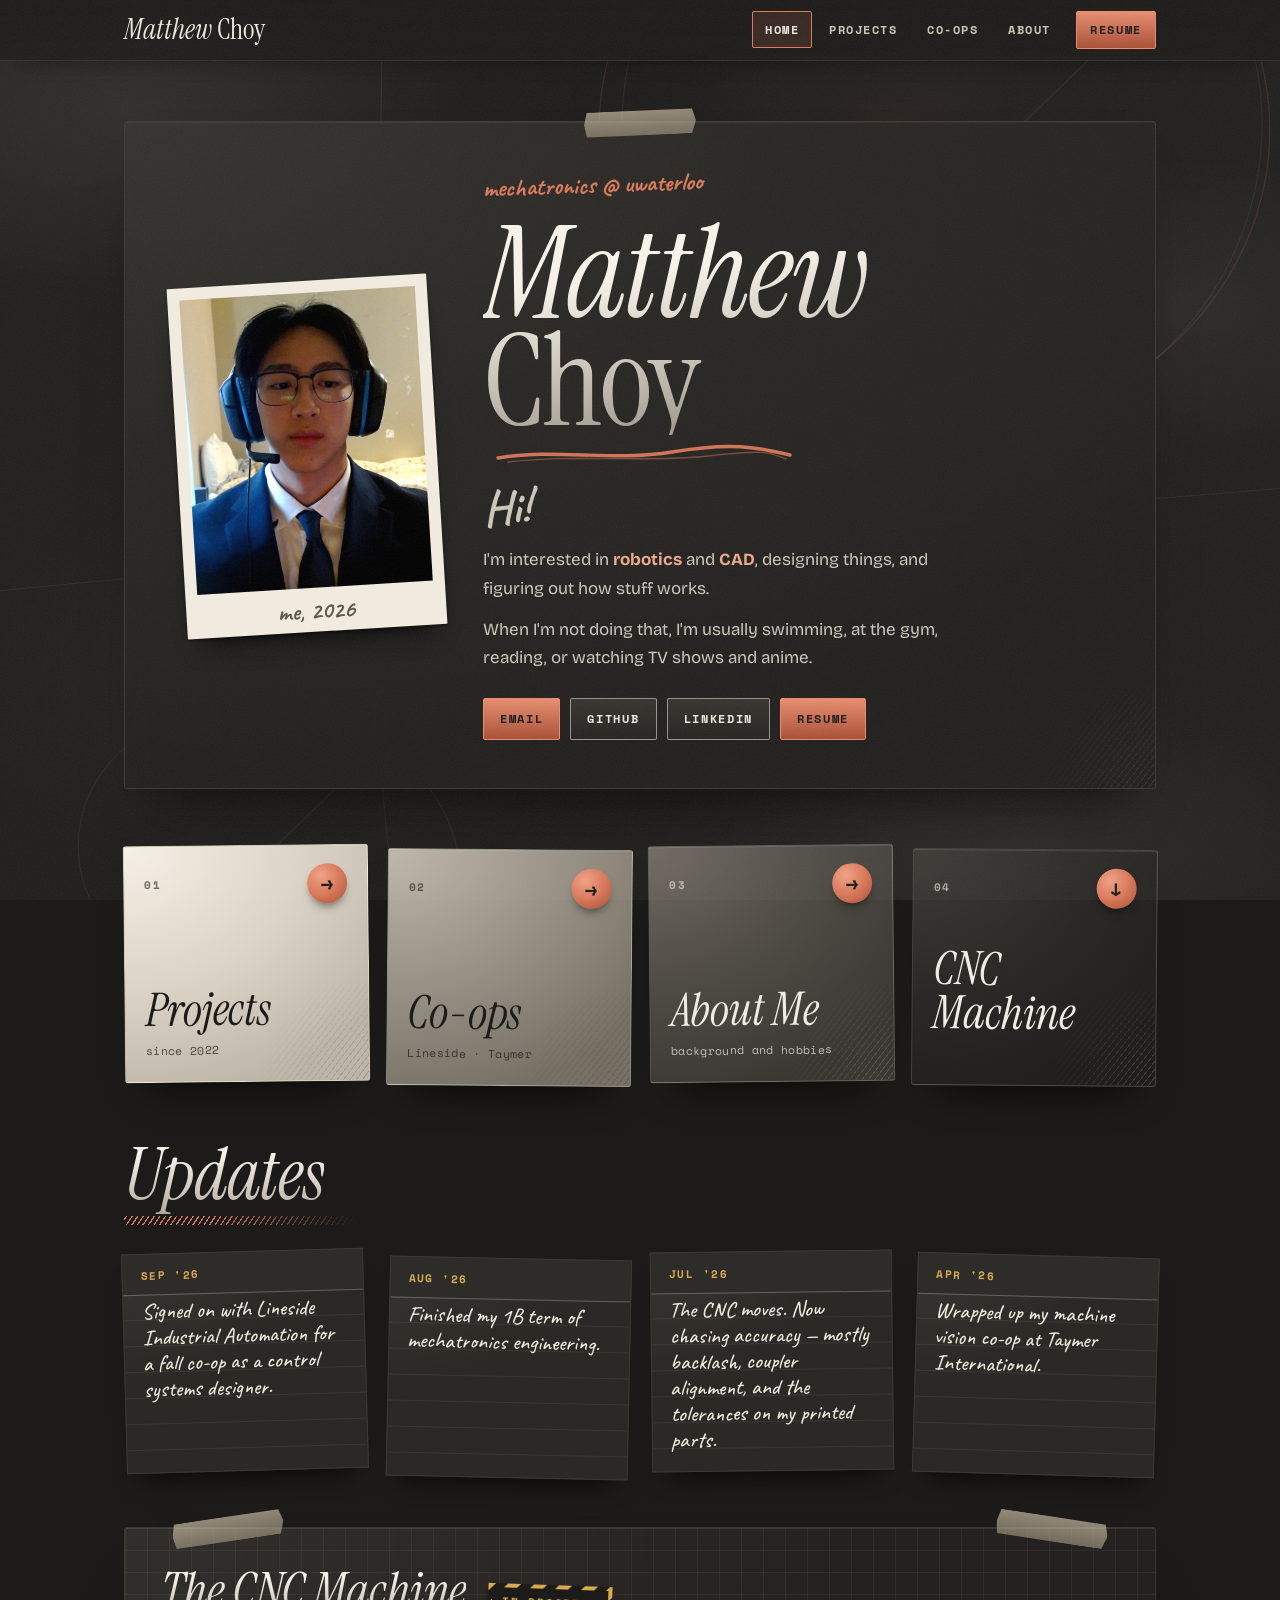
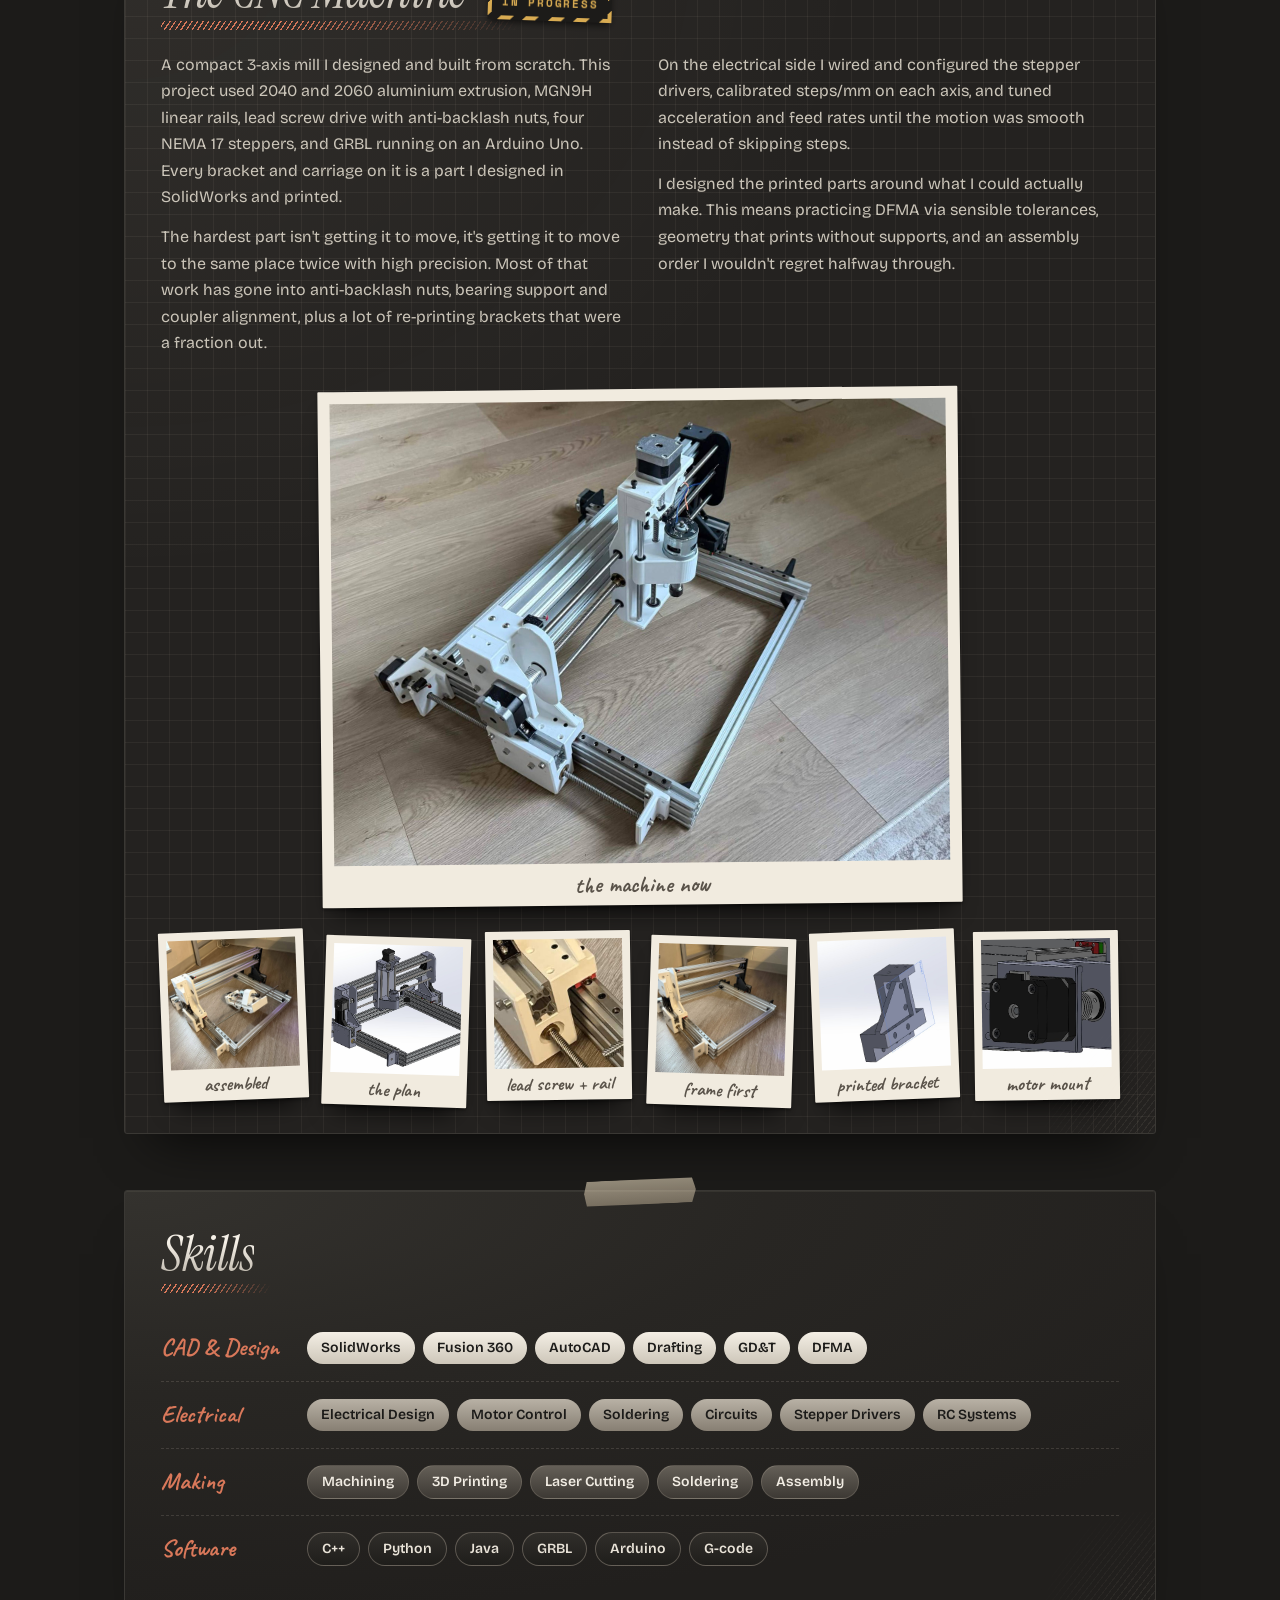
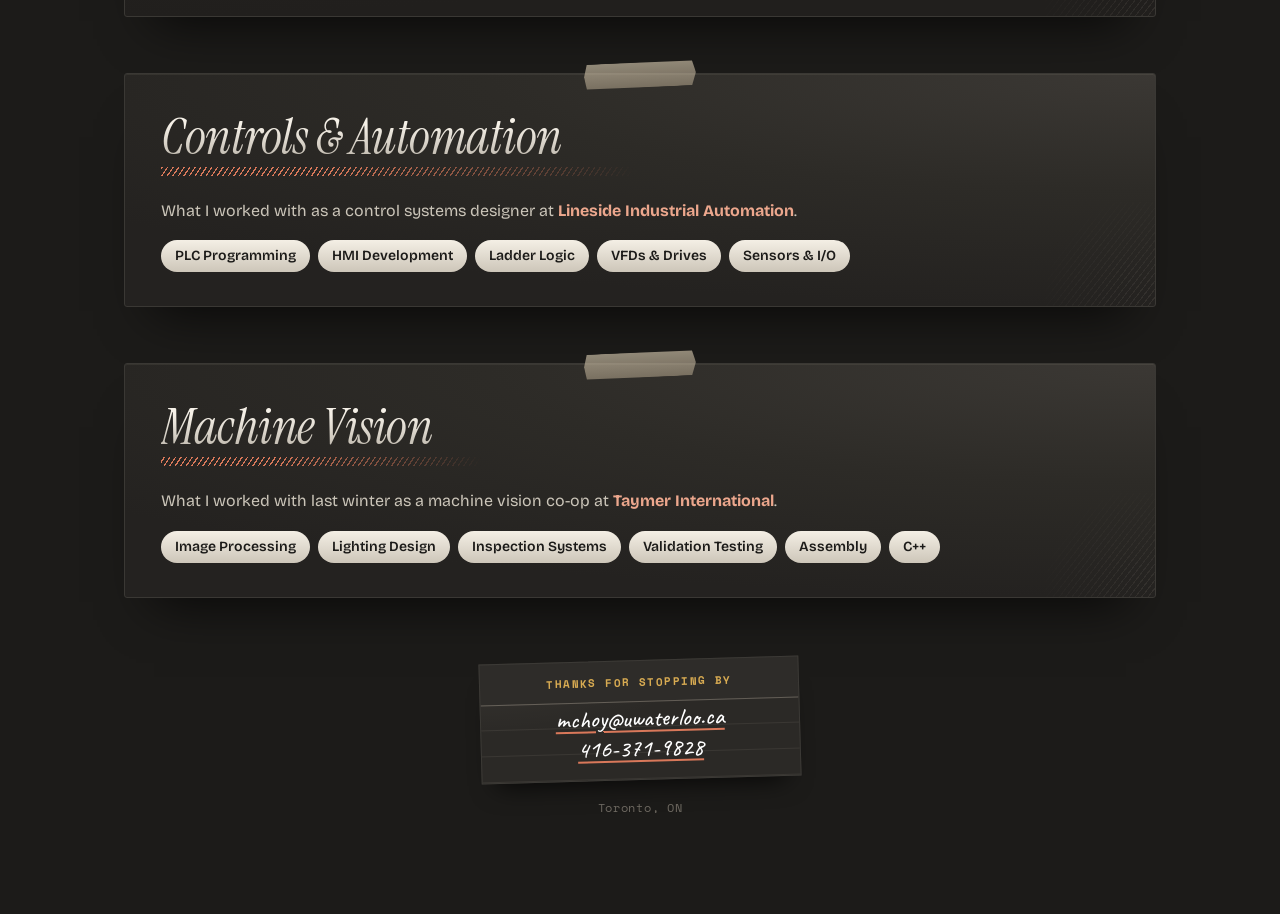
==== index.html @ b1889ae5 "Personal portfolio site Static HTML/CSS/JS, no build step. Four pages: home (updates, CNC machine, s" ====
<!DOCTYPE html>
<html lang="en">
<head>
<meta charset="utf-8">
<meta name="viewport" content="width=device-width, initial-scale=1">
<title>Matthew Choy</title>
<meta name="description" content="Matthew Choy — mechatronics engineering at the University of Waterloo. CNC machines, robots, and the firmware in between.">
<meta name="author" content="Matthew Choy">
<meta property="og:title" content="Matthew Choy">
<meta property="og:description" content="Mechatronics engineering at Waterloo. Currently building a 3-axis CNC machine.">
<meta property="og:image" content="assets/cnc-build-full.jpg">
<meta property="og:type" content="website">
<meta name="theme-color" content="#1c1b19">

<link rel="preconnect" href="https://fonts.googleapis.com">
<link rel="preconnect" href="https://fonts.gstatic.com" crossorigin>
<link href="https://fonts.googleapis.com/css2?family=Bricolage+Grotesque:opsz,wght@12..96,400;12..96,600;12..96,800&family=Instrument+Serif:ital@0;1&family=Caveat:wght@500;700&family=Space+Mono:wght@400;700&display=swap" rel="stylesheet">
<link rel="stylesheet" href="styles.css?v=39">
<link rel="icon" href="data:image/svg+xml,<svg xmlns='http://www.w3.org/2000/svg' viewBox='0 0 32 32'><defs><radialGradient id='g' cx='.35' cy='.3' r='.75'><stop offset='0' stop-color='%23fff'/><stop offset='.5' stop-color='%23888'/><stop offset='1' stop-color='%23111'/></radialGradient></defs><circle cx='16' cy='16' r='13' fill='url(%23g)'/></svg>">
</head>

<body>
<svg class="gesture" viewBox="0 0 1000 1000" preserveAspectRatio="xMidYMid slice" aria-hidden="true">
  <ellipse class="g-acc" cx="730" cy="250" rx="262" ry="238"/>
  <ellipse cx="736" cy="246" rx="250" ry="246" transform="rotate(-4 736 246)"/>
  <path d="M60 960 L980 70"/>
  <path d="M0 610 C 300 580, 640 560, 1000 530"/>
  <path d="M290 0 C 320 300, 250 700, 340 1000"/>
  <ellipse cx="210" cy="820" rx="150" ry="120" transform="rotate(12 210 820)"/>
</svg>

<!-- ============================================================ TOP NAV -->
<header class="topnav">
  <div class="topnav__in">
    <a class="topnav__name" href="index.html"><span class="it">Matthew</span> Choy</a>
    <nav class="topnav__links" aria-label="Pages">
      <a href="index.html" aria-current="page">home</a>
      <a href="projects.html">projects</a>
      <a href="coops.html">co-ops</a>
      <a href="about.html">about</a>
      <a class="btn btn--ink" href="resume.pdf" target="_blank" rel="noopener">resume</a>
    </nav>
  </div>
</header>

<main class="book">

  <!-- ============================================================= HEADER -->
  <header class="sheet sign">
    <span class="tape" aria-hidden="true"></span>


    <a class="photo photo--me" href="assets/matthew.jpg?v=2" data-lb="me">
      <img src="assets/matthew.jpg?v=2" alt="Matthew Choy">
      <span class="cap">me, 2026</span>
    </a>

    <div class="sign__txt">
      <p class="pencil">mechatronics @ uwaterloo</p>
      <h1><span class="it">Matthew</span><br>Choy</h1>
      <svg class="stroke" viewBox="0 0 300 26" aria-hidden="true"><path class="s1" d="M4 17 C 60 7, 118 21, 178 11 S 262 6, 296 14"/><path class="s2" d="M14 21 C 80 13, 150 22, 214 15 S 276 12, 292 18"/></svg>
      <p class="hi">Hi!</p>
      <p class="sign__sub">I'm interested in <b>robotics</b> and <b>CAD</b>, designing
         things, and figuring out how stuff works.</p>
      <p class="sign__sub">When I'm not doing that, I'm usually swimming, at the gym,
         reading, or watching TV shows and anime.</p>
      <div class="btns">
        <a class="btn btn--ink" href="mailto:mchoy@uwaterloo.ca">email</a>
        <a class="btn" href="https://github.com/emiyae" target="_blank" rel="noopener">github</a>
        <a class="btn" href="https://linkedin.com/in/matthewwychoy" target="_blank" rel="noopener">linkedin</a>
        <a class="btn btn--ink" href="resume.pdf" target="_blank" rel="noopener">resume</a>
      </div>
    </div>
  </header>

  <!-- ======================================================= PAGE BUTTONS -->
  <nav class="tiles" aria-label="Pages">
    <a class="tile tile--1" href="projects.html">
      <span class="tile__top"><span class="tile__no">01</span><span class="tile__arrow" aria-hidden="true">→</span></span>
      <span><span class="tile__title">Projects</span><span class="tile__sub">since 2022</span></span>
    </a>
    <a class="tile tile--2" href="coops.html">
      <span class="tile__top"><span class="tile__no">02</span><span class="tile__arrow" aria-hidden="true">→</span></span>
      <span><span class="tile__title">Co-ops</span><span class="tile__sub">Lineside · Taymer</span></span>
    </a>
    <a class="tile tile--3" href="about.html">
      <span class="tile__top"><span class="tile__no">03</span><span class="tile__arrow" aria-hidden="true">→</span></span>
      <span><span class="tile__title">About Me</span><span class="tile__sub">background and hobbies</span></span>
    </a>
    <a class="tile tile--4" href="#cnc">
      <span class="tile__top"><span class="tile__no">04</span><span class="tile__arrow tile__arrow--down" aria-hidden="true">↓</span></span>
      <span><span class="tile__title">CNC Machine</span><span class="tile__sub" aria-hidden="true">&nbsp;</span></span>
    </a>
  </nav>

  <!-- ============================================================ UPDATES -->
  <section id="updates">
    <h2 class="sec-h">Updates</h2>
    <div class="idxs">
      <div class="idx">
        <span class="idx__when">sep '26</span>
        <p>Signed on with Lineside Industrial Automation for a fall co-op as a control
           systems designer.</p>
      </div>
      <div class="idx">
        <span class="idx__when">aug '26</span>
        <p>Finished my 1B term of mechatronics engineering.</p>
      </div>
      <div class="idx">
        <span class="idx__when">jul '26</span>
        <p>The CNC moves. Now chasing accuracy — mostly backlash, coupler alignment,
           and the tolerances on my printed parts.</p>
      </div>
      <div class="idx">
        <span class="idx__when">apr '26</span>
        <p>Wrapped up my machine vision co-op at Taymer International.</p>
      </div>
    </div>
  </section>

  <!-- ================================================================ CNC -->
  <section class="sheet sheet--grid" id="cnc">
    <span class="tape tape--l" aria-hidden="true"></span>
    <span class="tape tape--r" aria-hidden="true"></span>

    <div class="cnc__head">
      <h2 class="sec-h">The CNC Machine</h2>
      <span class="stripes"><span>in progress</span></span>
    </div>

    <div class="cols">
      <div>
        <p>A compact 3-axis mill I designed and built from scratch. This project used
           2040 and 2060 aluminium extrusion, MGN9H linear rails, lead screw drive with
           anti-backlash nuts, four NEMA 17 steppers, and GRBL running on an Arduino Uno.
           Every bracket and carriage on it is a part I designed in SolidWorks and printed.</p>
        <p>The hardest part isn't getting it to move, it's getting it to move to the same
           place twice with high precision. Most of that work has gone into anti-backlash
           nuts, bearing support and coupler alignment, plus a lot of re-printing brackets
           that were a fraction out.</p>
      </div>
      <div>
        <p>On the electrical side I wired and configured the stepper drivers, calibrated
           steps/mm on each axis, and tuned acceleration and feed rates until the motion
           was smooth instead of skipping steps.</p>
        <p>I designed the printed parts around what I could actually make. This means
           practicing DFMA via sensible tolerances, geometry that prints without supports,
           and an assembly order I wouldn't regret halfway through.</p>
      </div>
    </div>

    <a class="photo photo--lead" href="assets/cnc-build-now.jpg" data-lb="the machine as it stands now">
      <img src="assets/cnc-build-now.jpg" alt="The CNC machine, fully assembled" loading="lazy">
      <span class="cap">the machine now</span></a>

    <div class="photo-grid">
      <a class="photo" href="assets/cnc-build-full.jpg" data-lb="the machine, assembled">
        <img src="assets/cnc-build-full.jpg" alt="The assembled CNC machine" loading="lazy">
        <span class="cap">assembled</span></a>
      <a class="photo" href="assets/cnc-cad-assembly.jpg" data-lb="SolidWorks assembly">
        <img src="assets/cnc-cad-assembly.jpg" alt="SolidWorks assembly" loading="lazy">
        <span class="cap">the plan</span></a>
      <a class="photo" href="assets/cnc-leadscrew-detail.jpg" data-lb="lead screw, brass nut and MGN9H rail">
        <img src="assets/cnc-leadscrew-detail.jpg" alt="Lead screw and linear rail" loading="lazy">
        <span class="cap">lead screw + rail</span></a>
      <a class="photo" href="assets/cnc-build-frame.jpg" data-lb="frame and Y-axis rails">
        <img src="assets/cnc-build-frame.jpg" alt="Frame with Y-axis rails" loading="lazy">
        <span class="cap">frame first</span></a>
      <a class="photo" href="assets/cnc-cad-gusset.jpg" data-lb="one of the printed brackets">
        <img src="assets/cnc-cad-gusset.jpg" alt="CAD of a printed gusset" loading="lazy">
        <span class="cap">printed bracket</span></a>
      <a class="photo" href="assets/cnc-cad-motor.jpg" data-lb="NEMA 17 mount and coupler">
        <img src="assets/cnc-cad-motor.jpg" alt="CAD of the stepper mount" loading="lazy">
        <span class="cap">motor mount</span></a>
    </div>
  </section>

  <!-- ============================================================= SKILLS -->
  <section class="sheet" id="skills">
    <span class="tape" aria-hidden="true"></span>
    <h2 class="sec-h">Skills</h2>

    <div class="skrow skrow--1">
      <p class="skrow__k">CAD &amp; Design</p>
      <div class="chips">
        <span>SolidWorks</span><span>Fusion 360</span><span>AutoCAD</span>
        <span>Drafting</span><span>GD&amp;T</span><span>DFMA</span>
      </div>
    </div>
    <div class="skrow skrow--2">
      <p class="skrow__k">Electrical</p>
      <div class="chips">
        <span>Electrical Design</span><span>Motor Control</span><span>Soldering</span>
        <span>Circuits</span><span>Stepper Drivers</span><span>RC Systems</span>
      </div>
    </div>
    <div class="skrow skrow--3">
      <p class="skrow__k">Making</p>
      <div class="chips">
        <span>Machining</span><span>3D Printing</span><span>Laser Cutting</span>
        <span>Soldering</span><span>Assembly</span>
      </div>
    </div>
    <div class="skrow skrow--4">
      <p class="skrow__k">Software</p>
      <div class="chips">
        <span>C++</span><span>Python</span><span>Java</span>
        <span>GRBL</span><span>Arduino</span><span>G-code</span>
      </div>
    </div>
  </section>

  <!-- =========================================================== CONTROLS -->
  <section class="sheet sheet--toned" id="controls">
    <span class="tape" aria-hidden="true"></span>
    <h2 class="sec-h">Controls &amp; Automation</h2>
    <p>What I worked with as a control systems designer at
       <b>Lineside Industrial Automation</b>.</p>
    <div class="chips chips--lone">
      <span>PLC Programming</span><span>HMI Development</span><span>Ladder Logic</span>
      <span>VFDs &amp; Drives</span><span>Sensors &amp; I/O</span>
    </div>
  </section>

  <!-- ============================================================= VISION -->
  <section class="sheet sheet--toned" id="vision">
    <span class="tape" aria-hidden="true"></span>
    <h2 class="sec-h">Machine Vision</h2>
    <p>What I worked with last winter as a machine vision co-op at
       <b>Taymer International</b>.</p>
    <div class="chips chips--lone">
      <span>Image Processing</span><span>Lighting Design</span>
      <span>Inspection Systems</span><span>Validation Testing</span>
      <span>Assembly</span><span>C++</span>
    </div>
  </section>

  <!-- ============================================================= FOOTER -->
  <footer class="signoff">
    <div class="idx idx--footer">
      <span class="idx__when">thanks for stopping by</span>
      <p><a href="mailto:mchoy@uwaterloo.ca">mchoy@uwaterloo.ca</a></p>
      <p><a href="tel:+14163719828">416-371-9828</a></p>
    </div>
    <p class="fine">Toronto, ON</p>
  </footer>

</main>

<div class="lb" id="lb" hidden>
  <img id="lbImg" alt="">
  <p id="lbCap"></p>
</div>

<script src="main.js?v=39"></script>
</body>
</html>
---- styles.css ----
/* Matthew Choy — charcoal & chalk
   Warm graphite greys, like charcoal on toned paper. Two drawing chalks for
   emphasis, used sparingly:
     sanguine (red-brown)  — actions and things worth noticing
     yellow ochre          — dates
   The photographs are the only full-colour thing on the page. */
:root{
  --ground:#1c1b19;
  --edge:#3a3834;
  --fg:#ece7dd;          /* chalk            */
  --fg2:#cbc5b9;         /* body text        */
  --fg3:#9c968b;         /* meta             */
  --fg4:#6f6a62;
  --v1:#e6e1d6; --v2:#bdb7ab; --v3:#908a7f; --v4:#655f57; --v5:#3f3b36; --v6:#262421;
  --print:#f1ebdf;       /* photo mats       */
  --accent:#d9785a;      /* sanguine         */
  --accent-lt:#eca78d;
  --accent-dk:#a84f35;
  --ochre:#d8ab52;       /* yellow ochre     */
  --serif:"Instrument Serif","Iowan Old Style","Palatino Linotype",Georgia,serif;
  --display:"Bricolage Grotesque",ui-sans-serif,system-ui,sans-serif;
  --pencil:"Caveat","Segoe Print",cursive;
  --mono:"Space Mono",ui-monospace,Menlo,Consolas,monospace;
  --spring:cubic-bezier(.2,.8,.2,1);
}
*,*::before,*::after{box-sizing:border-box}
html{-webkit-text-size-adjust:100%;scroll-behavior:smooth;background:var(--ground)}
body{
  margin:0;color:var(--fg2);
  font-family:var(--display);font-size:16px;line-height:1.66;
  -webkit-font-smoothing:antialiased;
  overflow-x:hidden;overflow-x:clip;
  background-color:var(--ground);
  /* charcoal rubbed into toned paper */
  background-image:
    radial-gradient(38% 30% at 10% 12%,rgba(255,240,220,.07),transparent 70%),
    radial-gradient(30% 24% at 92% 34%,rgba(255,240,220,.05),transparent 70%),
    radial-gradient(42% 30% at 24% 76%,rgba(255,240,220,.045),transparent 70%),
    radial-gradient(34% 26% at 80% 94%,rgba(255,240,220,.05),transparent 70%),
    radial-gradient(26% 20% at 70% 14%,rgba(217,120,90,.05),transparent 70%),
    linear-gradient(115deg,rgba(255,240,220,.025) 0%,transparent 40%,rgba(255,240,220,.02) 80%);
  background-attachment:fixed;
}
/* chalky grain over everything */
body::after{content:"";position:fixed;inset:0;pointer-events:none;z-index:40;opacity:.06;
  background-image:url("data:image/svg+xml;utf8,<svg xmlns='http://www.w3.org/2000/svg' width='240' height='240'><filter id='n'><feTurbulence type='fractalNoise' baseFrequency='.85' numOctaves='3' stitchTiles='stitch'/><feColorMatrix values='0 0 0 0 1  0 0 0 0 .96  0 0 0 0 .9  0 0 0 .9 0'/></filter><rect width='100%' height='100%' filter='url(%23n)'/></svg>")}
/* loose construction lines behind the page, like the start of a figure drawing */
.gesture{position:fixed;inset:0;width:100%;height:100%;pointer-events:none;z-index:0}
.gesture *{fill:none;stroke:rgba(255,240,220,.055);stroke-width:1.3;vector-effect:non-scaling-stroke}
.gesture .g-acc{stroke:rgba(217,120,90,.16)}
img{max-width:100%;display:block}
h1,h2,h3,p{margin:0}
a{color:inherit}
b{font-weight:700;color:var(--accent-lt)}
::selection{background:var(--accent);color:var(--ground)}
.book{position:relative;z-index:1;max-width:1080px;margin:0 auto;padding:60px 24px 96px;
  display:flex;flex-direction:column;gap:56px}
section,header{scroll-margin-top:92px}
/* =============================================================== PANELS */
.sheet{position:relative;border:1px solid var(--edge);border-radius:3px;
  padding:38px 36px 34px;
  /* lit from the top-left, like a sheet under a desk lamp */
  background:radial-gradient(130% 100% at 0% 0%,#34322e 0%,#282623 48%,#211f1d 100%);
  box-shadow:inset 0 1px 0 rgba(255,240,220,.06),0 34px 50px -30px rgba(0,0,0,.75);
  transition:transform .45s var(--spring),box-shadow .45s var(--spring)}
/* hatching in the corner, fading out */
.sheet::after{content:"";position:absolute;right:0;bottom:0;width:130px;height:104px;
  pointer-events:none;border-radius:0 0 3px 0;
  background:repeating-linear-gradient(-52deg,rgba(255,240,220,.08) 0 1px,transparent 1px 5px);
  -webkit-mask-image:radial-gradient(circle at 100% 100%,#000 0%,transparent 72%);
          mask-image:radial-gradient(circle at 100% 100%,#000 0%,transparent 72%)}
.sheet p{color:var(--fg2);margin-bottom:13px}
.sheet p:last-child{margin-bottom:0}
.sheet--toned{background:radial-gradient(130% 100% at 100% 0%,#3b3834 0%,#2d2b27 50%,#242220 100%)}
.sheet--grid{background-color:#242220;
  background-image:linear-gradient(rgba(255,240,220,.05) 1px,transparent 1px),
                   linear-gradient(90deg,rgba(255,240,220,.05) 1px,transparent 1px),
                   radial-gradient(120% 90% at 0% 0%,rgba(255,240,220,.06),transparent 60%);
  background-size:22px 22px,22px 22px,100% 100%}
.tilt-l{transform:rotate(-.45deg)}
.tilt-r{transform:rotate(.4deg)}
.sheet:hover,.badge:hover{transform:rotate(0) translateY(-3px);
  box-shadow:inset 0 1px 0 rgba(255,240,220,.07),0 40px 56px -30px rgba(0,0,0,.85)}
/* masking tape */
.tape{position:absolute;top:-12px;left:50%;width:112px;height:26px;z-index:3;
  transform:translateX(-50%) rotate(-3deg);pointer-events:none;
  background:linear-gradient(180deg,rgba(220,206,180,.62),rgba(176,162,138,.56));
  clip-path:polygon(3% 0,97% 5%,100% 50%,96% 100%,2% 95%,0 48%)}
.tape--l{left:10%;transform:translateX(-50%) rotate(-9deg)}
.tape--r{left:90%;transform:translateX(-50%) rotate(8deg)}
/* =============================================================== TYPE */
.sec-h{position:relative;display:inline-block;align-self:flex-start;
  font-family:var(--serif);font-style:italic;font-weight:400;
  font-size:clamp(44px,6vw,72px);line-height:1;letter-spacing:-.01em;
  padding-bottom:14px;margin-bottom:26px;
  background:linear-gradient(180deg,#f5f0e7 20%,#a39c90 100%);
  -webkit-background-clip:text;background-clip:text;color:transparent}
/* sanguine hatching under each heading, fading out */
.sec-h::after{content:"";position:absolute;left:0;right:-18%;bottom:0;height:9px;
  background:repeating-linear-gradient(-56deg,var(--accent) 0 1.2px,transparent 1.2px 4.6px);
  -webkit-mask-image:linear-gradient(90deg,#000 0%,#000 35%,transparent 100%);
          mask-image:linear-gradient(90deg,#000 0%,#000 35%,transparent 100%)}
.sheet .sec-h{font-size:clamp(36px,4.2vw,50px);margin-bottom:22px}
.pencil{font-family:var(--pencil);font-weight:700;font-size:25px;line-height:1.1;
  color:#aaa397;display:inline-block;transform:rotate(-2deg)}
.sign .pencil{color:var(--accent)}
.pencil--small{font-size:21px;margin-top:8px}
/* ============================================================== HEADER */
.sign{display:grid;grid-template-columns:260px 1fr;gap:46px;align-items:center;
  padding:50px 52px 48px}
.sign h1{font-family:var(--serif);font-weight:400;font-size:clamp(68px,10vw,132px);
  line-height:.84;letter-spacing:-.015em;margin:8px 0 6px;
  background:linear-gradient(172deg,#f7f2e9 25%,#bdb6aa 62%,#7a746a 100%);
  -webkit-background-clip:text;background-clip:text;color:transparent}
.sign h1 .it{font-style:italic}
/* a sanguine chalk stroke under the name */
.stroke{display:block;width:min(330px,80%);height:26px;margin:0 0 18px -4px;overflow:visible}
.stroke path{fill:none;stroke-linecap:round}
.stroke .s1{stroke:var(--accent);stroke-width:3.4;opacity:.95}
.stroke .s2{stroke:var(--accent);stroke-width:1.4;opacity:.45}
.sign__sub{font-size:17px;max-width:46ch;color:var(--fg2)}
.sign__sub + .sign__sub{margin-top:10px}
/* a handwritten hello in sanguine chalk */
.hi{display:inline-block;font-family:var(--pencil);font-weight:700;font-size:48px;line-height:1;
  color:var(--accent);transform:rotate(-5deg);transform-origin:left bottom;margin:0 0 8px 2px}
.btns{display:flex;flex-wrap:wrap;gap:10px;margin-top:26px}
.btn{display:inline-flex;align-items:center;font-family:var(--mono);font-weight:700;
  font-size:12px;letter-spacing:.14em;text-transform:uppercase;text-decoration:none;
  color:var(--fg);padding:10px 16px;border:1.5px solid rgba(236,231,221,.55);border-radius:2px;
  background:linear-gradient(180deg,#36332f,#252320);
  transition:transform .15s,background .25s,color .25s,border-color .25s}
.btn:hover{color:var(--ground);background:linear-gradient(180deg,#f7f2e9,#d2cbbf);border-color:#f7f2e9}
.btn:active{transform:translateY(2px)}
.btn:focus-visible{outline:2px solid var(--accent);outline-offset:3px}
/* email + resume: the two things worth clicking, in sanguine */
.btn--ink{color:#1c1b19;border-color:#e58b6e;background:linear-gradient(180deg,#e58b6e,var(--accent-dk))}
.btn--ink:hover{color:#1c1b19;border-color:#f0a086;background:linear-gradient(180deg,#f0a086,#c2644a)}

/* ============================================================== PHOTOS */
.photo{position:relative;display:block;background:var(--print);padding:8px 8px 32px;
  text-decoration:none;color:#222;border-radius:1px;cursor:zoom-in;
  box-shadow:0 2px 3px rgba(0,0,0,.4),0 18px 26px -14px rgba(0,0,0,.85);
  transform:rotate(-2deg);transition:transform .35s var(--spring),box-shadow .35s}
.photo img{width:100%;aspect-ratio:1/1;object-fit:cover;background:#ddd}
.photo .cap{position:absolute;left:0;right:0;bottom:6px;text-align:center;
  font-family:var(--pencil);font-weight:700;font-size:19px;line-height:1;color:#5a534a}
.photo:hover{transform:rotate(0) scale(1.05);z-index:5;
  box-shadow:0 3px 4px rgba(0,0,0,.4),0 28px 36px -14px rgba(0,0,0,.95)}
.photo:focus-visible{outline:2px solid var(--accent);outline-offset:3px}
.photo--me{transform:rotate(-3.5deg);padding:12px 12px 44px}
.photo--me img{aspect-ratio:4/5}
.photo--me .cap{font-size:24px;bottom:9px}
.photo-row{display:grid;grid-template-columns:repeat(3,1fr);gap:14px;margin-top:24px}
.photo-row .photo:nth-child(2){transform:rotate(1.8deg) translateY(4px)}
.photo-row .photo:nth-child(3){transform:rotate(-.8deg)}
.photo-row .photo:hover{transform:rotate(0) scale(1.06)}
.photo-row--2{grid-template-columns:1fr 1fr;margin-top:0;align-content:start}
/* the lead shot of the CNC, above the strip of thumbnails. full 4:3 frame —
   the top of the Z axis sits right at the edge, so any crop beheads it */
.photo--lead{width:min(640px,100%);margin:32px auto 0;padding:12px 12px 42px;
  transform:rotate(-.6deg)}
.photo--lead img{aspect-ratio:4/3}
.photo--lead .cap{font-size:23px;bottom:9px}
.photo--lead + .photo-grid{margin-top:26px}
.photo-grid{display:grid;grid-template-columns:repeat(6,1fr);gap:18px;margin-top:30px}
.photo-grid .photo:nth-child(odd){transform:rotate(-2.2deg)}
.photo-grid .photo:nth-child(even){transform:rotate(1.8deg) translateY(6px)}
.photo-grid .photo:nth-child(3n){transform:rotate(-.8deg)}
.photo-grid .photo:hover{transform:rotate(0) scale(1.06)}

/* ============================================ UPDATES — chalk on slate */
.idxs{display:grid;grid-template-columns:repeat(4,1fr);gap:22px}
.idx{position:relative;min-height:172px;padding:12px 18px 18px;border:1px solid #3c3a36;
  background-color:#2b2926;
  background-image:
    linear-gradient(rgba(255,240,220,.26),rgba(255,240,220,.26)),
    linear-gradient(#2e2c29,#2e2c29),
    repeating-linear-gradient(180deg,transparent 0 25px,rgba(255,240,220,.07) 25px 26px),
    radial-gradient(120% 100% at 0% 0%,rgba(255,240,220,.06),transparent 60%);
  background-size:100% 1px,100% 40px,100% 26px,100% 100%;
  background-position:0 40px,0 0,0 14px,0 0;
  background-repeat:no-repeat,no-repeat,repeat,no-repeat;
  box-shadow:0 18px 26px -16px rgba(0,0,0,.8);
  transition:transform .35s var(--spring)}
.idx:nth-child(1){transform:rotate(-1.6deg)}
.idx:nth-child(2){transform:rotate(1.2deg) translateY(7px)}
.idx:nth-child(3){transform:rotate(-.7deg)}
.idx:nth-child(4){transform:rotate(1.6deg) translateY(4px)}
.idx:hover{transform:rotate(0) translateY(-4px)}
.idx__when{display:block;height:28px;font-family:var(--mono);font-weight:700;font-size:11px;
  letter-spacing:.13em;text-transform:uppercase;color:var(--ochre)}
.idx p{font-family:var(--pencil);font-weight:500;font-size:22px;line-height:26px;
  color:#efe9de;padding-top:4px}
/* =================================================== ABOUT/OUTSIDE */
.row-2{display:grid;grid-template-columns:1.45fr 1fr;gap:30px;align-items:start}
.hobby{display:grid;grid-template-columns:56px 1fr;gap:15px;align-items:center;margin-bottom:17px}
.hobby p{margin:0}
.hobby__icon{width:56px;height:56px;border-radius:50%;display:grid;place-items:center;
  /* a small lit sphere with the icon drawn on it in sanguine */
  background:radial-gradient(circle at 33% 28%,#fbf6ec 0%,#b4ada1 38%,#4d4842 72%,#655f57 100%);
  box-shadow:0 10px 14px -6px rgba(0,0,0,.8);transition:transform .3s var(--spring)}
.hobby__icon svg{width:30px;height:30px;fill:none;stroke:var(--accent-dk);stroke-width:2.2;
  stroke-linecap:round;stroke-linejoin:round}
.hobby:hover .hobby__icon{transform:scale(1.08) rotate(-6deg)}
/* ================================================================ CNC */
.cnc__head{display:flex;flex-wrap:wrap;align-items:flex-end;gap:12px 22px}
.stripes{display:inline-block;padding:4px;margin-bottom:30px;transform:rotate(2deg);
  background:repeating-linear-gradient(-45deg,var(--ochre) 0 9px,#1c1b19 9px 18px);
  box-shadow:0 4px 8px -2px rgba(0,0,0,.7)}
.stripes span{display:block;background:#1c1b19;color:var(--ochre);font-family:var(--mono);
  font-weight:700;font-size:11px;letter-spacing:.16em;text-transform:uppercase;padding:5px 10px}
.cols{display:grid;grid-template-columns:1fr 1fr;gap:10px 36px}
/* =========================================================== PROJECTS */
.proj-grid{display:grid;grid-template-columns:1fr 1fr;gap:36px 30px;align-items:start}
.proj h3,.proj__h{font-family:var(--serif);font-style:italic;font-weight:400;
  font-size:clamp(30px,3.2vw,38px);letter-spacing:-.005em;line-height:1.05;
  margin-bottom:8px;color:var(--fg)}
.proj--wide{grid-column:1/-1}
.proj__split{display:grid;grid-template-columns:1.35fr 1fr;gap:32px;align-items:start}
.meta{font-family:var(--mono);font-size:12px;letter-spacing:.01em;
  color:var(--fg3)!important;margin-bottom:18px!important}
.links{display:flex;flex-wrap:wrap;gap:6px 18px;margin-top:2px}
.links a{font-family:var(--mono);font-weight:700;font-size:12px;letter-spacing:.12em;
  text-transform:uppercase;text-decoration:none;color:var(--fg);padding:2px 0 5px;
  background:linear-gradient(90deg,var(--accent),var(--accent-dk)) no-repeat 0 100%/100% 2px;
  transition:background-size .25s,color .25s}
.links a:hover{background-size:100% 100%;color:var(--ground);padding-inline:6px;margin-inline:-6px}
.links a:focus-visible{outline:2px solid var(--accent);outline-offset:3px}
/* ============================================================= CO-OPS */
.badges{display:grid;grid-template-columns:1fr 1fr;gap:34px;align-items:start}
.badge{position:relative;border:1px solid var(--edge);border-radius:14px;margin-top:22px;
  background:radial-gradient(130% 100% at 0% 0%,#33312d 0%,#262421 55%,#201f1c 100%);
  box-shadow:inset 0 1px 0 rgba(255,240,220,.06),0 34px 50px -30px rgba(0,0,0,.75);
  transition:transform .45s var(--spring),box-shadow .45s}
.badge__clip{position:absolute;top:-25px;left:50%;width:30px;height:35px;z-index:2;
  transform:translateX(-50%);border-radius:5px 5px 3px 3px;
  background:linear-gradient(90deg,#77726a,#f4efe6 42%,#b8b1a6 60%,#77726a);
  box-shadow:0 3px 5px rgba(0,0,0,.6)}
.badge__band{position:relative;color:#1c1b19;border-radius:13px 13px 0 0;padding:34px 24px 18px;
  background:linear-gradient(135deg,#f1ebdf 0%,#a8a195 100%)}
.badge--mid .badge__band{color:#f1ece3;background:linear-gradient(135deg,#716b62 0%,#36332e 100%)}
.badge__slot{position:absolute;top:12px;left:50%;width:56px;height:10px;
  transform:translateX(-50%);border-radius:6px;background:rgba(0,0,0,.4);
  box-shadow:inset 0 1px 2px rgba(0,0,0,.6)}
.badge__co{font-weight:800;font-size:19px;letter-spacing:-.01em;line-height:1.2}
.badge__body{padding:22px 24px 26px}
.badge__role{font-family:var(--serif);font-style:italic;font-weight:400;font-size:30px;
  letter-spacing:-.005em;color:var(--fg)!important;line-height:1.1;margin-bottom:4px!important}
.badge__when{font-family:var(--mono);font-size:12px;color:var(--ochre)!important;
  margin-bottom:14px!important}
.badge p{color:var(--fg2);margin-bottom:10px}
.badge p:last-child{margin-bottom:0}
/* ============================================================= SKILLS */
.skrow{display:grid;grid-template-columns:130px 1fr;gap:16px;align-items:center;
  padding:13px 0;border-bottom:1px dashed rgba(255,240,220,.13)}
.skrow:last-of-type{border-bottom:0}
.skrow__k{font-family:var(--pencil);font-weight:700;font-size:24px;color:var(--accent)!important;
  margin:0!important}
.chips{display:flex;flex-wrap:wrap;gap:8px}
.chips span{font-weight:600;font-size:14px;line-height:1;padding:9px 14px;border-radius:999px;
  transition:transform .2s var(--spring),box-shadow .2s}
.chips span:hover{transform:translateY(-2px);box-shadow:0 0 0 2px var(--accent)}
/* each row at a different value, light to dark */
.skrow--1 .chips span{background:linear-gradient(180deg,#f4efe5,#cdc6b9);color:#1c1b19}
.skrow--2 .chips span{background:linear-gradient(180deg,#b8b1a5,#877f73);color:#1c1b19}
.skrow--3 .chips span{background:linear-gradient(180deg,#645f57,#3d3934);color:#f1ece3;
  border:1px solid rgba(255,240,220,.14)}
.skrow--4 .chips span{background:linear-gradient(180deg,#302e2a,#1f1e1b);color:#e9e3d8;
  border:1px solid rgba(255,240,220,.26)}
/* chips outside a skill row (controls section) */
.chips--lone{margin-top:16px}
.chips--lone span{background:linear-gradient(180deg,#f4efe5,#cdc6b9);color:#1c1b19}
/* ============================================================= FOOTER */
.signoff{display:flex;flex-direction:column;align-items:center;gap:18px;padding-top:6px}
.idx--footer{min-height:0;width:min(320px,100%);text-align:center;transform:rotate(-1.4deg)}
.idx--footer p{font-size:24px}
.idx--footer a{color:#fff;text-decoration:underline;text-decoration-color:var(--accent);
  text-decoration-thickness:2px;text-underline-offset:4px}
.fine{font-family:var(--mono);font-size:12px;color:var(--fg4);letter-spacing:.06em}
/* ============================================================ LIGHTBOX */
.lb{position:fixed;inset:0;z-index:50;background:rgba(20,19,17,.95);
  display:flex;flex-direction:column;align-items:center;justify-content:center;
  gap:16px;padding:28px;cursor:zoom-out}
.lb[hidden]{display:none}
.lb img{max-width:100%;max-height:80vh;object-fit:contain;background:var(--print);padding:12px;
  border-radius:1px;box-shadow:0 20px 60px rgba(0,0,0,.7)}
.lb p{font-family:var(--pencil);font-weight:700;font-size:28px;color:var(--fg);margin:0}
/* ============================================================ TOP NAV */
.topnav{position:sticky;top:0;z-index:30;
  background:linear-gradient(180deg,rgba(28,27,25,.95),rgba(28,27,25,.85));
  -webkit-backdrop-filter:blur(10px);backdrop-filter:blur(10px);
  border-bottom:1px solid rgba(255,240,220,.1);
  box-shadow:0 12px 24px -20px rgba(0,0,0,.9)}
.topnav__in{max-width:1080px;margin:0 auto;padding:11px 24px;
  display:flex;align-items:center;justify-content:space-between;gap:8px 20px;flex-wrap:wrap}
.topnav__name{font-family:var(--serif);font-size:28px;line-height:1;color:var(--fg);
  text-decoration:none;white-space:nowrap;transition:color .2s}
.topnav__name .it{font-style:italic}
.topnav__name:hover{color:var(--accent-lt)}
.topnav__links{display:flex;flex-wrap:wrap;align-items:center;gap:4px}
.topnav__links a:not(.btn){font-family:var(--mono);font-weight:700;font-size:11.5px;
  letter-spacing:.13em;text-transform:uppercase;text-decoration:none;color:var(--fg2);
  padding:8px 12px;border:1px solid transparent;border-radius:2px;
  transition:color .2s,border-color .2s,background .2s}
.topnav__links a:not(.btn):hover{color:var(--fg);border-color:rgba(255,240,220,.28)}
.topnav__links a[aria-current="page"]{color:var(--fg);border-color:var(--accent);
  background:rgba(217,120,90,.14)}
.topnav__links a:focus-visible{outline:2px solid var(--accent);outline-offset:2px}
.topnav .btn{padding:8px 13px;margin-left:8px}
/* ======================================================= PAGE BUTTONS */
/* big tiles shaded at different values, like swatches on a value scale */
.tiles{display:grid;grid-template-columns:repeat(4,1fr);gap:18px}
.tiles--3{grid-template-columns:repeat(3,1fr)}
.tile{position:relative;display:flex;flex-direction:column;justify-content:space-between;
  gap:40px;min-height:220px;padding:18px 20px 22px;border-radius:3px;overflow:hidden;
  text-decoration:none;border:1px solid rgba(255,240,220,.16);
  box-shadow:inset 0 1px 0 rgba(255,255,255,.12),0 26px 40px -26px rgba(0,0,0,.85);
  transition:transform .35s var(--spring),box-shadow .35s var(--spring)}
.tile::after{content:"";position:absolute;right:0;bottom:0;width:120px;height:96px;
  pointer-events:none;opacity:.16;
  background:repeating-linear-gradient(-52deg,currentColor 0 1px,transparent 1px 5px);
  -webkit-mask-image:radial-gradient(circle at 100% 100%,#000 0%,transparent 72%);
          mask-image:radial-gradient(circle at 100% 100%,#000 0%,transparent 72%)}
.tile--1{color:#1c1b19;background:radial-gradient(130% 110% at 0% 0%,#f6f1e7 0%,#d9d2c5 58%,#bcb5a8 100%)}
.tile--2{color:#1c1b19;background:radial-gradient(130% 110% at 0% 0%,#bdb6aa 0%,#958e82 58%,#777065 100%)}
.tile--3{color:#f1ece3;background:radial-gradient(130% 110% at 0% 0%,#6f6961 0%,#4d4943 58%,#3b3834 100%)}
.tile--4{color:#f1ece3;background:radial-gradient(130% 110% at 0% 0%,#3d3a36 0%,#2b2926 58%,#211f1d 100%)}
.tile__top{display:flex;align-items:center;justify-content:space-between;gap:12px}
.tile__no{font-family:var(--mono);font-weight:700;font-size:11px;letter-spacing:.14em;opacity:.62}
.tile__arrow{flex:none;width:40px;height:40px;border-radius:50%;display:grid;place-items:center;
  font-size:19px;font-weight:700;line-height:1;color:#1c1b19;
  background:radial-gradient(circle at 34% 30%,#f0a086 0%,var(--accent) 48%,var(--accent-dk) 100%);
  box-shadow:0 6px 10px -4px rgba(0,0,0,.55);transition:transform .3s var(--spring)}
.tile__title{display:block;font-family:var(--serif);font-style:italic;font-weight:400;
  font-size:clamp(34px,3.6vw,46px);line-height:.95;letter-spacing:-.005em}
.tile__sub{display:block;margin-top:9px;font-family:var(--mono);font-size:11.5px;
  letter-spacing:.03em;opacity:.74}
.tiles .tile:nth-child(odd){transform:rotate(-.6deg)}
.tiles .tile:nth-child(even){transform:rotate(.5deg) translateY(4px)}
.tiles .tile:hover{transform:rotate(0) translateY(-5px);
  box-shadow:inset 0 -5px 0 var(--accent),inset 0 1px 0 rgba(255,255,255,.12),
             0 34px 48px -26px rgba(0,0,0,.95)}
.tile:hover .tile__arrow{transform:translateX(4px)}
.tile:hover .tile__arrow--down{transform:translateY(4px)}
.tile:focus-visible{outline:2px solid var(--accent);outline-offset:4px}
.tiles--small .tile{min-height:150px;gap:22px}
.tiles--small .tile__title{font-size:clamp(30px,3vw,38px)}
/* ========================================================== PAGE HEAD */
.page-head{padding-top:8px}
.page-head .pencil{color:var(--accent)}
.page-title{font-family:var(--serif);font-weight:400;font-size:clamp(62px,9.5vw,120px);
  line-height:.9;letter-spacing:-.015em;margin:8px 0 4px;padding-bottom:.06em;
  background:linear-gradient(172deg,#f7f2e9 25%,#bdb6aa 62%,#7a746a 100%);
  -webkit-background-clip:text;background-clip:text;color:transparent}
.page-title .it{font-style:italic}
.page-lede{font-size:18px;line-height:1.6;max-width:58ch;color:var(--fg2)}
.page-lede a{color:var(--accent-lt);text-decoration:underline;
  text-decoration-color:rgba(217,120,90,.6);text-underline-offset:4px}
.page-lede a:hover{color:var(--fg)}
/* ========================================================= ABOUT PAGE */
.about-hero{display:grid;grid-template-columns:300px 1fr;gap:48px;align-items:start;
  padding:46px 48px 42px}
.about-hero .photo--me{margin-top:8px}
.about-hero__txt p{font-size:17px}
.hobby a{color:var(--accent-lt);text-decoration:underline;
  text-decoration-color:rgba(217,120,90,.6);text-underline-offset:3px}
.hobby a:hover{color:var(--fg)}
/* anime & manga shelf */
.shelf{display:grid;grid-template-columns:1.2fr 1fr 1fr;gap:18px;margin:24px 0 26px}
.shelf__col{padding:16px 18px 18px;border:1px solid rgba(255,240,220,.12);border-radius:3px;
  background:radial-gradient(120% 100% at 0% 0%,rgba(255,240,220,.06),rgba(0,0,0,.12))}
.shelf__k{font-family:var(--mono);font-weight:700;font-size:11px;letter-spacing:.13em;
  text-transform:uppercase;color:var(--ochre)!important;margin-bottom:10px!important}
.shelf ul{list-style:none;margin:0;padding:0}
.shelf li{position:relative;padding:6px 0 6px 18px;color:var(--fg);font-size:15.5px;
  line-height:1.35;border-bottom:1px dashed rgba(255,240,220,.1)}
.shelf li:last-child{border-bottom:0}
.shelf li::before{content:"";position:absolute;left:0;top:13px;width:7px;height:7px;
  border-radius:50%;background:radial-gradient(circle at 35% 30%,#f0a086,var(--accent-dk))}
.shelf li span{display:block;font-family:var(--mono);font-size:10.5px;letter-spacing:.1em;
  text-transform:uppercase;color:var(--fg3);margin-bottom:1px}
.shelf__col--now li::before{background:radial-gradient(circle at 35% 30%,#f2d08a,#a8822f)}
/* co-ops page */
.coop-list{display:flex;flex-direction:column;gap:38px}
.coop-list .badge{margin-top:24px}
.badge__body ul{margin:4px 0 0;padding:0;list-style:none}
.badge__body li{position:relative;padding:5px 0 5px 20px;color:var(--fg2);line-height:1.6}
.badge__body li::before{content:"";position:absolute;left:0;top:15px;width:9px;height:2px;
  background:var(--accent)}
.badge__tags{display:flex;flex-wrap:wrap;gap:7px;margin-top:18px}
.badge__tags span{font-family:var(--mono);font-size:11px;letter-spacing:.08em;color:var(--fg);
  padding:5px 10px;border-radius:999px;border:1px solid rgba(255,240,220,.22);
  background:linear-gradient(180deg,#36332f,#252320)}
.facts{display:grid;grid-template-columns:max-content 1fr;margin:0}
.facts dt,.facts dd{padding:11px 0;border-bottom:1px dashed rgba(255,240,220,.13)}
.facts dt{font-family:var(--mono);font-weight:700;font-size:11px;letter-spacing:.13em;
  text-transform:uppercase;color:var(--ochre);padding-right:22px;padding-top:14px}
.facts dd{margin:0;color:var(--fg);font-size:15.5px}
.facts dd a{color:var(--fg);text-decoration:underline;text-decoration-color:var(--accent);
  text-decoration-thickness:1.5px;text-underline-offset:4px}
.facts dd a:hover{color:var(--accent-lt)}
.facts dt:last-of-type,.facts dd:last-of-type{border-bottom:0}
/* ========================================================== RESPONSIVE */
@media (max-width:900px){
  .sign{grid-template-columns:200px 1fr;gap:30px;padding:38px 32px}
  .row-2,.proj-grid,.badges{grid-template-columns:1fr}
  .idxs{grid-template-columns:repeat(2,1fr)}
  .photo-grid{grid-template-columns:repeat(3,1fr)}
  .proj__split{grid-template-columns:1fr}
      }
@media (max-width:600px){
  .book{padding:38px 16px 72px;gap:44px}
  .sign{grid-template-columns:1fr;padding:34px 22px 30px}
  .photo--me{width:200px;margin:0 auto 4px}
  .sheet{padding:32px 20px 28px}
  .cols{grid-template-columns:1fr}
  .skrow{grid-template-columns:1fr;gap:6px}
  .idxs{gap:18px}
  .idx{min-height:150px}
  .idx p{font-size:20px;line-height:24px}
  .photo-grid{grid-template-columns:repeat(2,1fr)}
    /* keep the corner tape inside the sheet, and stand the sheets up straight —
     on a narrow screen a tilted 1000px-tall sheet pokes out past the edge */
  .tape{width:92px}
  .tape--l{left:20%}
  .tape--r{left:80%}
  .tilt-l,.tilt-r{transform:none}
}
@media (max-width:900px){
  .tiles{grid-template-columns:repeat(2,1fr)}
  .about-hero{grid-template-columns:220px 1fr;gap:30px;padding:36px 30px}
  .shelf{grid-template-columns:1fr 1fr}
  .shelf__col--now{grid-column:1/-1}
}
@media (max-width:600px){
  .topnav{position:relative}
  section,header{scroll-margin-top:24px}
  .topnav__in{padding:10px 16px;gap:6px 12px}
  .topnav__name{font-size:24px}
  .topnav__links{gap:2px}
  .topnav__links a:not(.btn){padding:7px 6px;font-size:10.5px;letter-spacing:.05em}
  .topnav .btn{margin-left:4px;padding:7px 8px;font-size:10.5px;letter-spacing:.05em}
  .tiles{gap:14px}
  .tiles--3{grid-template-columns:1fr}
  .tile{min-height:168px;gap:26px;padding:16px 16px 18px}
  .tile__title{font-size:30px}
  .tiles .tile:nth-child(n){transform:none}
  .about-hero{grid-template-columns:1fr;padding:32px 22px 28px}
  .about-hero .photo--me{width:220px;margin:0 auto}
  .shelf{grid-template-columns:1fr}
}
@media (prefers-reduced-motion:reduce){
  *{transition:none!important;scroll-behavior:auto!important}
}
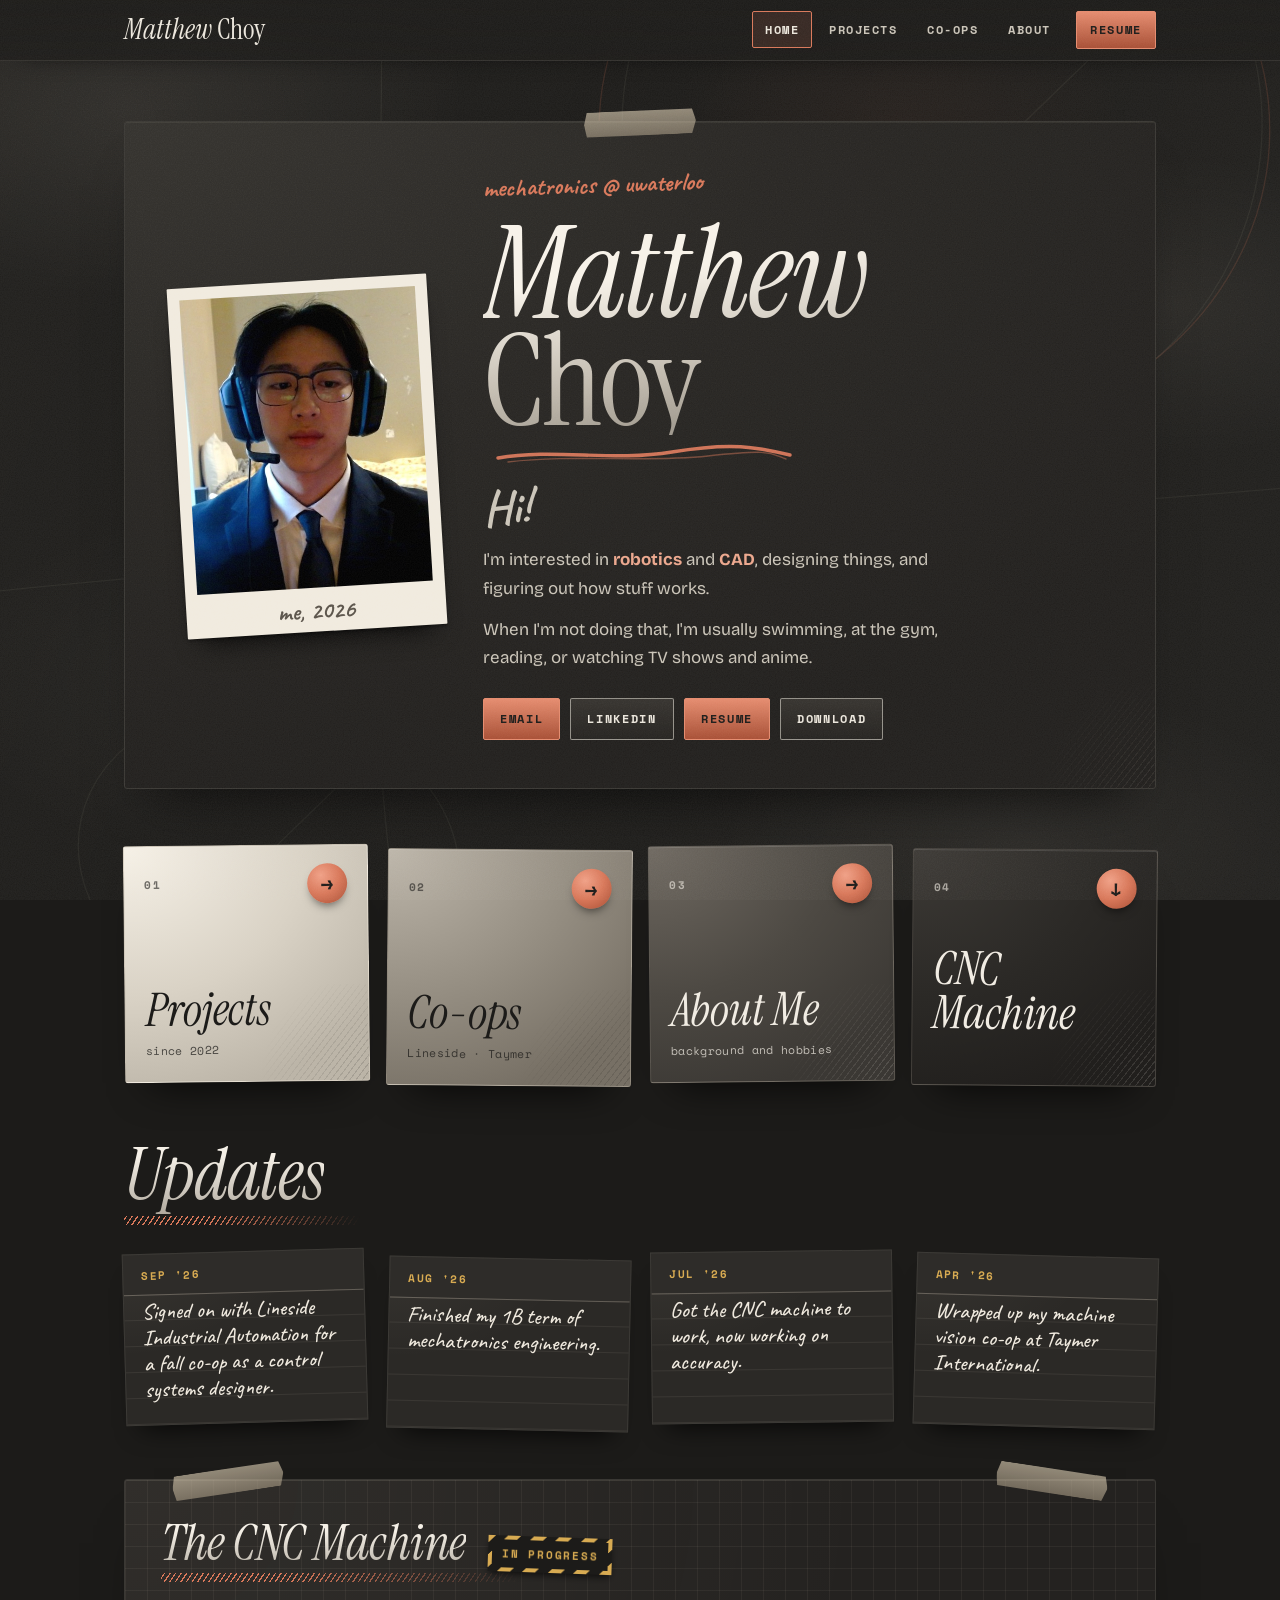
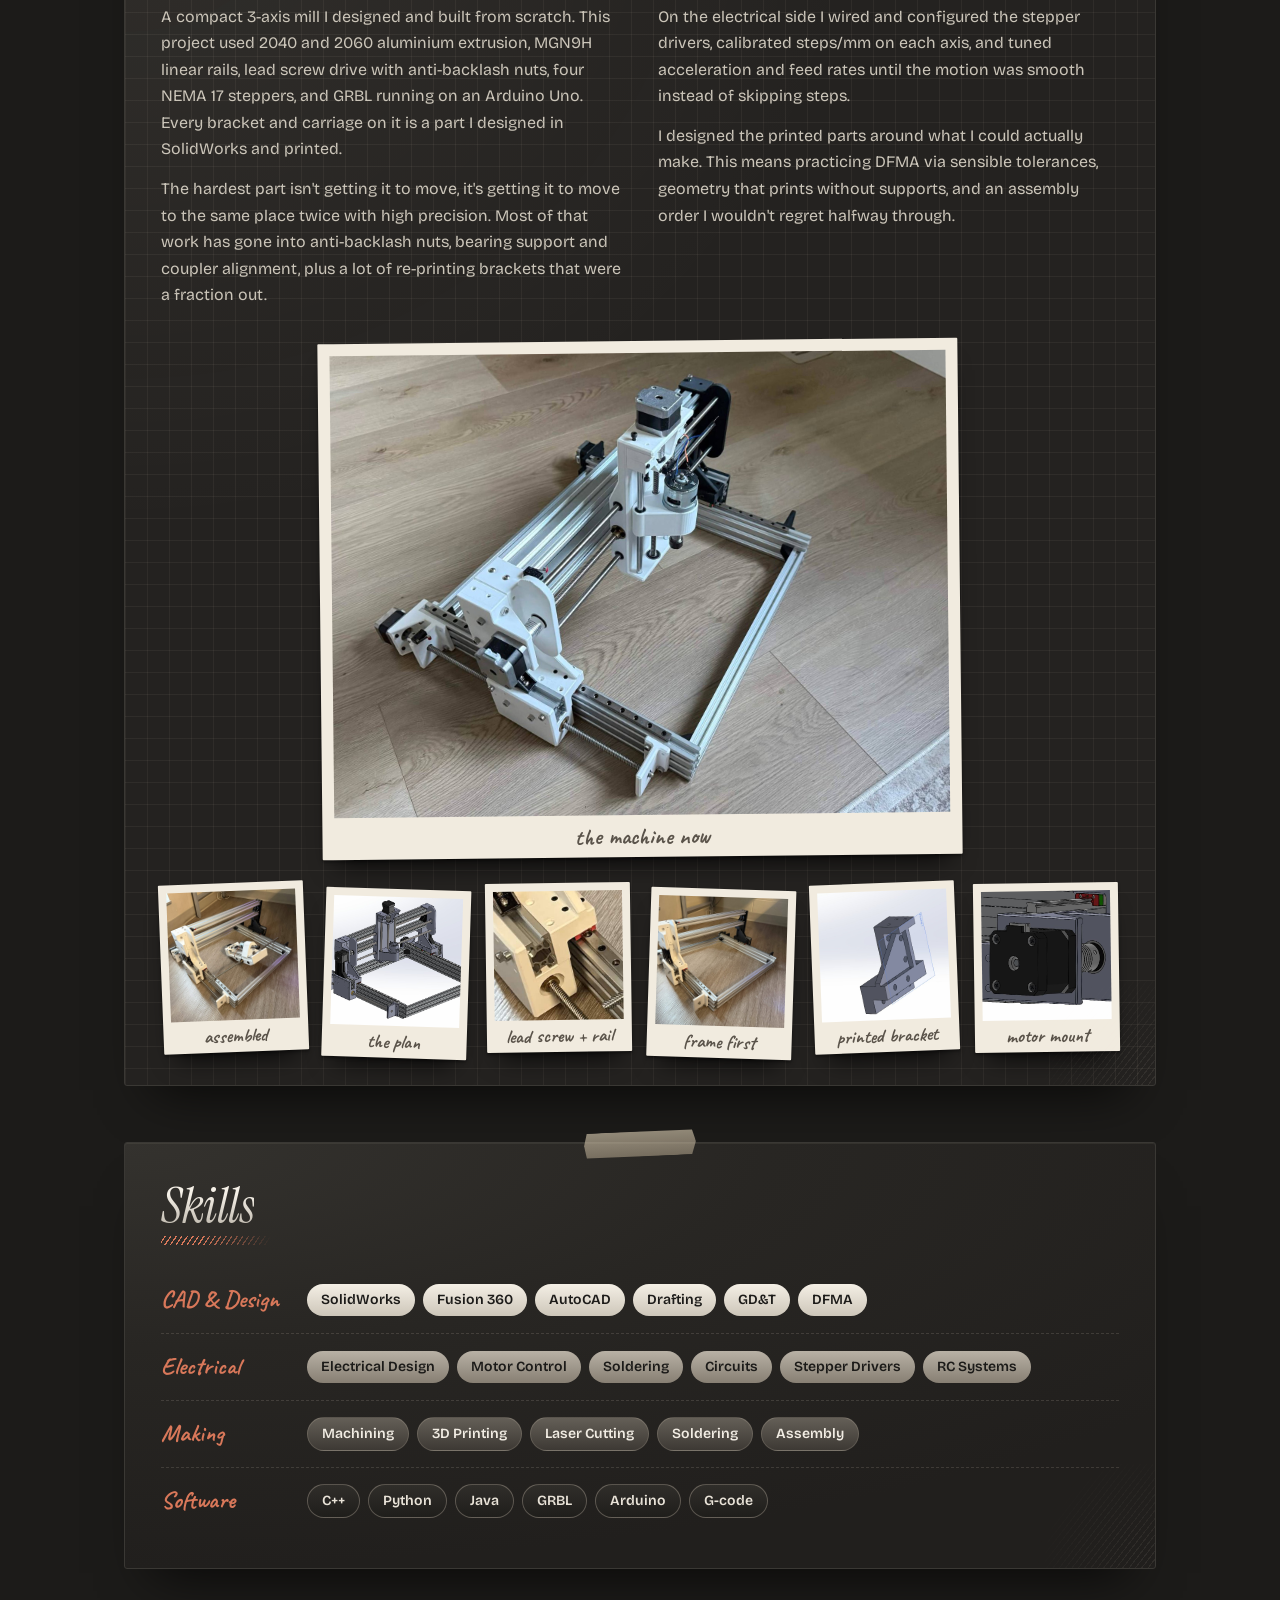
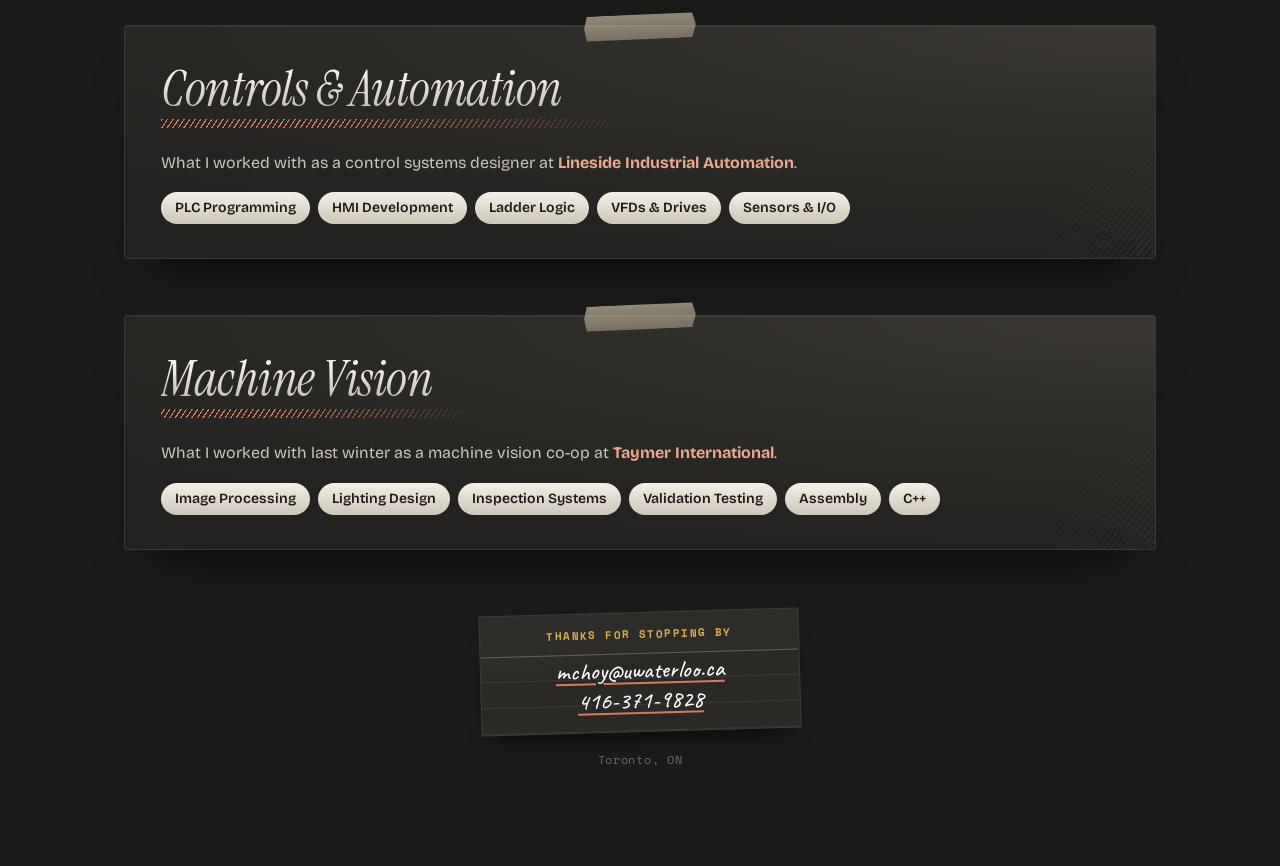
==== commit 0d0e546d: "Update resume, remove GitHub link from home, reword CNC update - Replace resume.pdf with the LaTeX v" ====
--- a/index.html
+++ b/index.html
@@ -15,7 +15,7 @@
 <link rel="preconnect" href="https://fonts.googleapis.com">
 <link rel="preconnect" href="https://fonts.gstatic.com" crossorigin>
 <link href="https://fonts.googleapis.com/css2?family=Bricolage+Grotesque:opsz,wght@12..96,400;12..96,600;12..96,800&family=Instrument+Serif:ital@0;1&family=Caveat:wght@500;700&family=Space+Mono:wght@400;700&display=swap" rel="stylesheet">
-<link rel="stylesheet" href="styles.css?v=39">
+<link rel="stylesheet" href="styles.css?v=40">
 <link rel="icon" href="data:image/svg+xml,<svg xmlns='http://www.w3.org/2000/svg' viewBox='0 0 32 32'><defs><radialGradient id='g' cx='.35' cy='.3' r='.75'><stop offset='0' stop-color='%23fff'/><stop offset='.5' stop-color='%23888'/><stop offset='1' stop-color='%23111'/></radialGradient></defs><circle cx='16' cy='16' r='13' fill='url(%23g)'/></svg>">
 </head>
 
@@ -66,9 +66,9 @@
          reading, or watching TV shows and anime.</p>
       <div class="btns">
         <a class="btn btn--ink" href="mailto:mchoy@uwaterloo.ca">email</a>
-        <a class="btn" href="https://github.com/emiyae" target="_blank" rel="noopener">github</a>
         <a class="btn" href="https://linkedin.com/in/matthewwychoy" target="_blank" rel="noopener">linkedin</a>
         <a class="btn btn--ink" href="resume.pdf" target="_blank" rel="noopener">resume</a>
+        <a class="btn" href="resume.pdf" download="Matthew Choy - Resume.pdf">download</a>
       </div>
     </div>
   </header>
@@ -108,8 +108,7 @@
       </div>
       <div class="idx">
         <span class="idx__when">jul '26</span>
-        <p>The CNC moves. Now chasing accuracy — mostly backlash, coupler alignment,
-           and the tolerances on my printed parts.</p>
+        <p>Got the CNC machine to work, now working on accuracy.</p>
       </div>
       <div class="idx">
         <span class="idx__when">apr '26</span>
@@ -252,6 +251,6 @@
   <p id="lbCap"></p>
 </div>
 
-<script src="main.js?v=39"></script>
+<script src="main.js?v=40"></script>
 </body>
 </html>
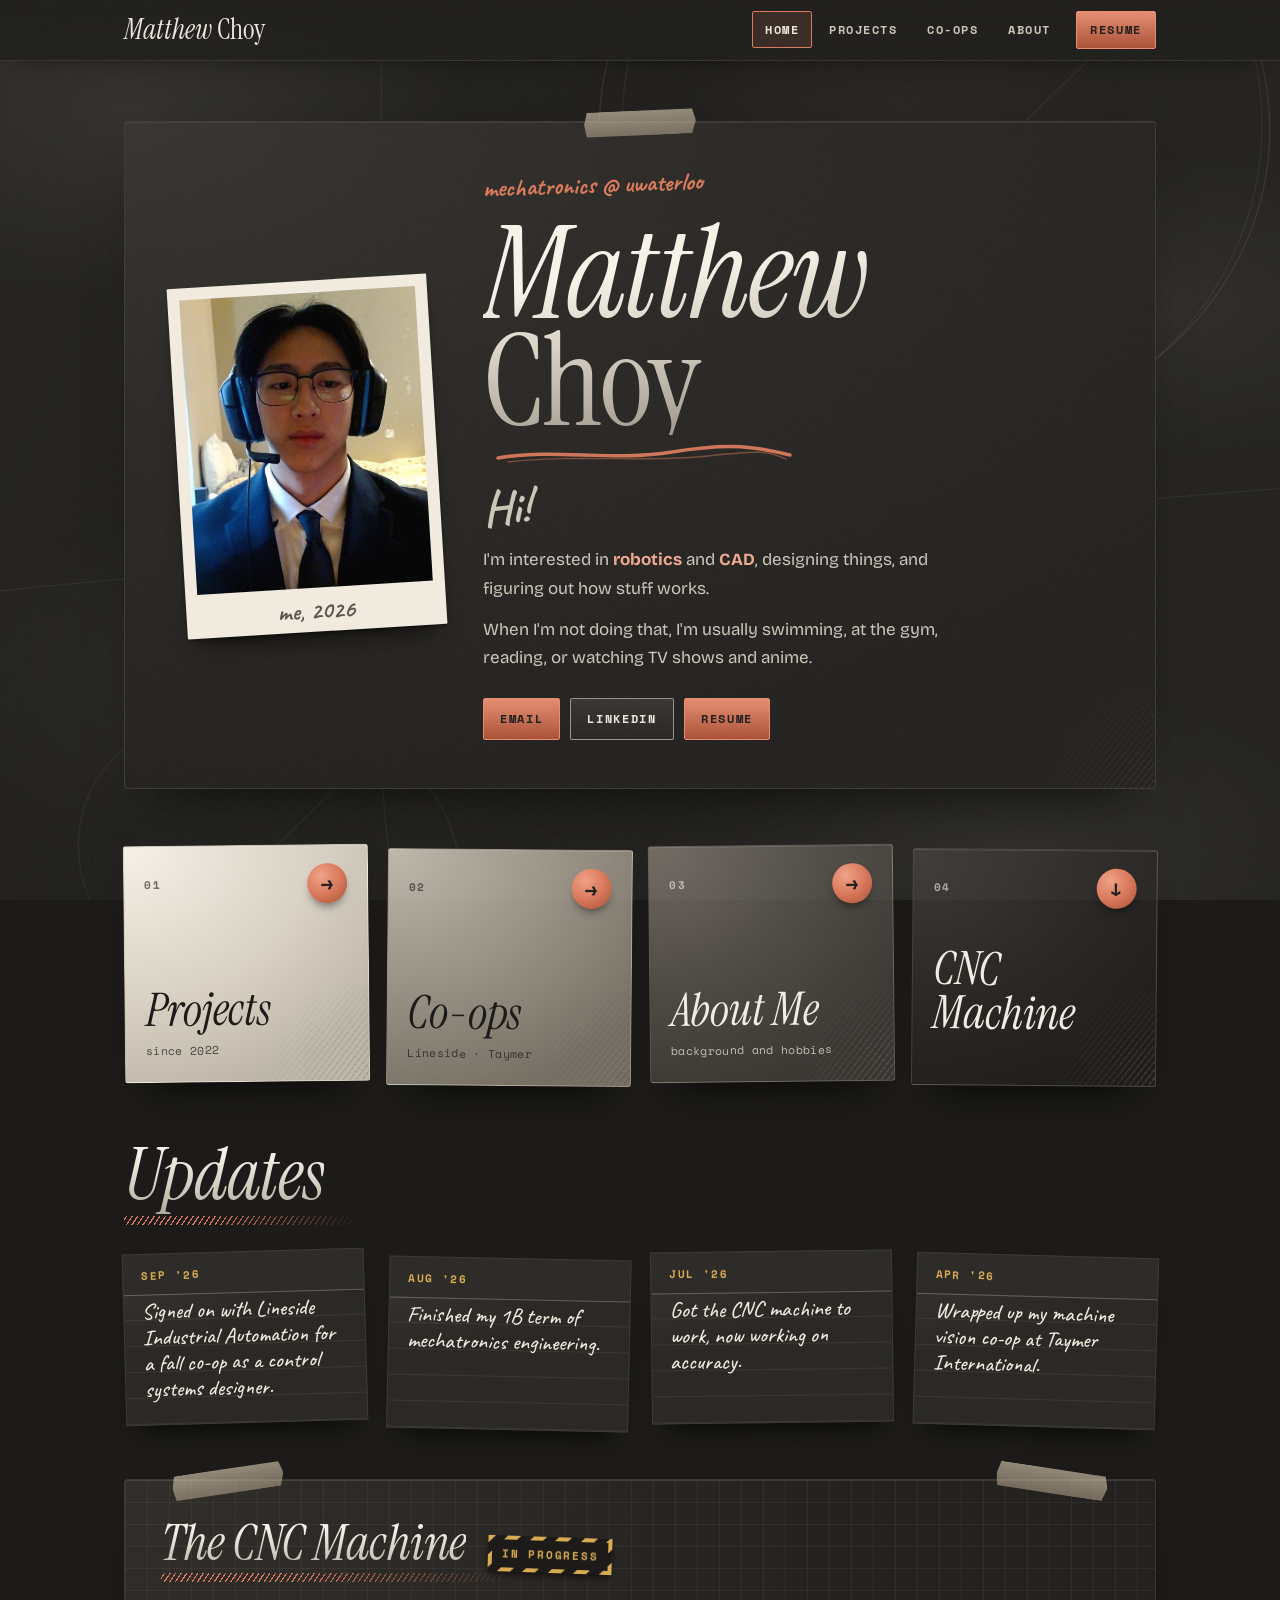
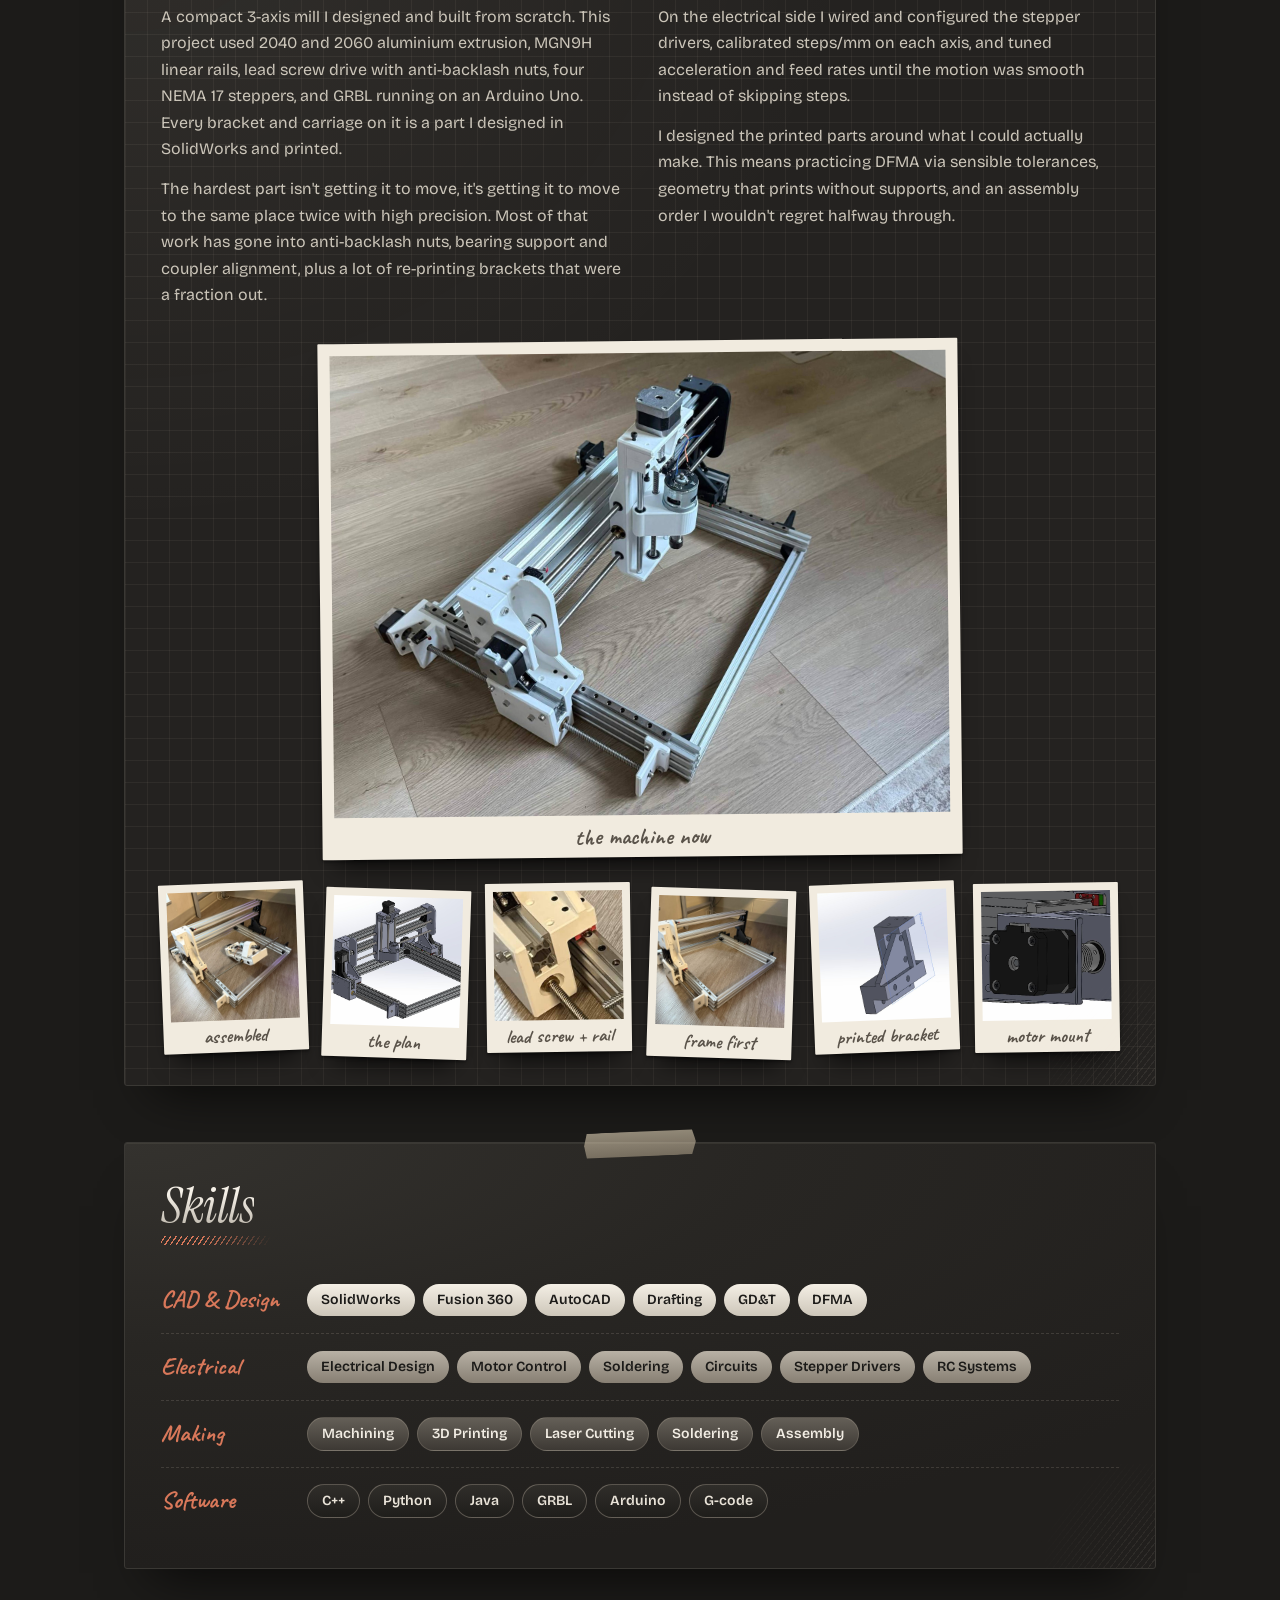
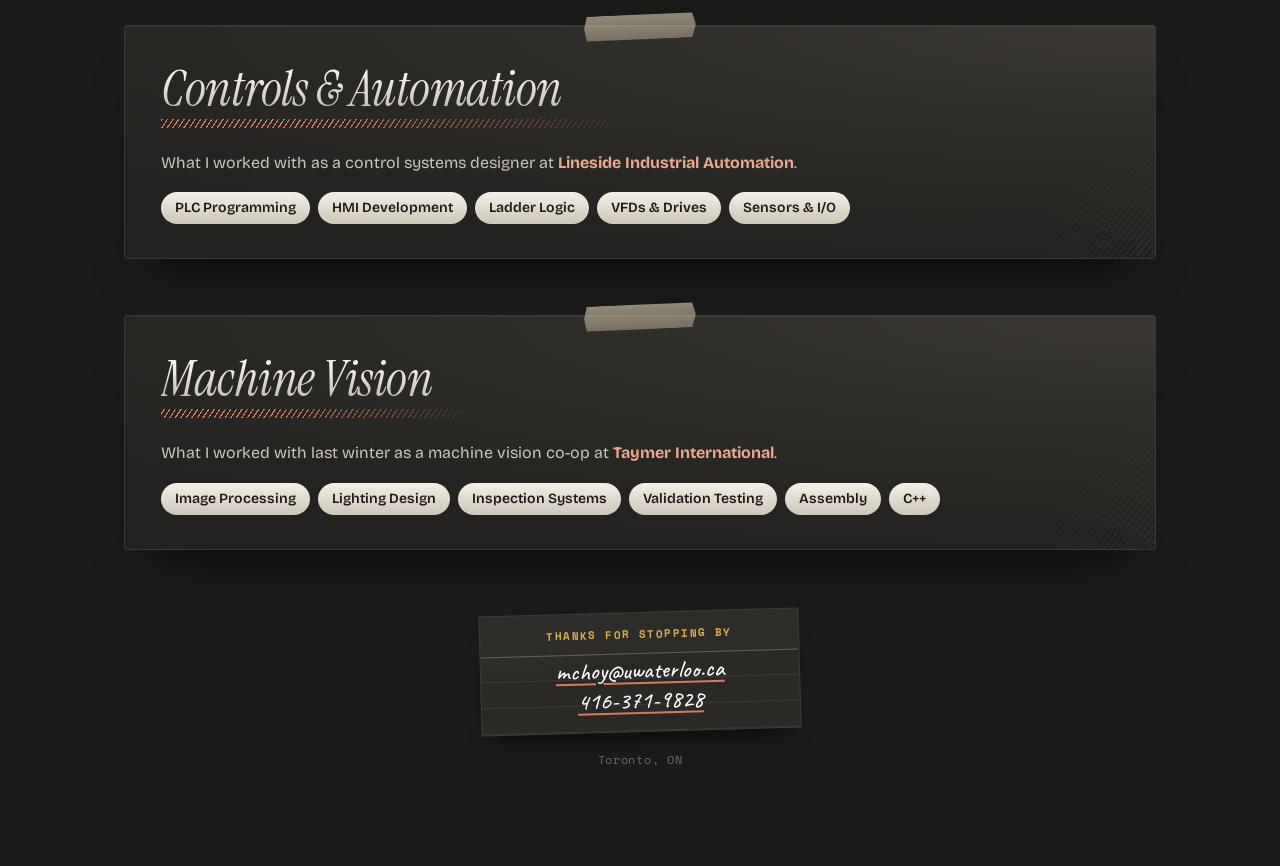
==== commit 3e775df5: "Drop the download button from the hero" ====
--- a/index.html
+++ b/index.html
@@ -15,7 +15,7 @@
 <link rel="preconnect" href="https://fonts.googleapis.com">
 <link rel="preconnect" href="https://fonts.gstatic.com" crossorigin>
 <link href="https://fonts.googleapis.com/css2?family=Bricolage+Grotesque:opsz,wght@12..96,400;12..96,600;12..96,800&family=Instrument+Serif:ital@0;1&family=Caveat:wght@500;700&family=Space+Mono:wght@400;700&display=swap" rel="stylesheet">
-<link rel="stylesheet" href="styles.css?v=40">
+<link rel="stylesheet" href="styles.css?v=41">
 <link rel="icon" href="data:image/svg+xml,<svg xmlns='http://www.w3.org/2000/svg' viewBox='0 0 32 32'><defs><radialGradient id='g' cx='.35' cy='.3' r='.75'><stop offset='0' stop-color='%23fff'/><stop offset='.5' stop-color='%23888'/><stop offset='1' stop-color='%23111'/></radialGradient></defs><circle cx='16' cy='16' r='13' fill='url(%23g)'/></svg>">
 </head>
 
@@ -68,7 +68,6 @@
         <a class="btn btn--ink" href="mailto:mchoy@uwaterloo.ca">email</a>
         <a class="btn" href="https://linkedin.com/in/matthewwychoy" target="_blank" rel="noopener">linkedin</a>
         <a class="btn btn--ink" href="resume.pdf" target="_blank" rel="noopener">resume</a>
-        <a class="btn" href="resume.pdf" download="Matthew Choy - Resume.pdf">download</a>
       </div>
     </div>
   </header>
@@ -251,6 +250,6 @@
   <p id="lbCap"></p>
 </div>
 
-<script src="main.js?v=40"></script>
+<script src="main.js?v=41"></script>
 </body>
 </html>
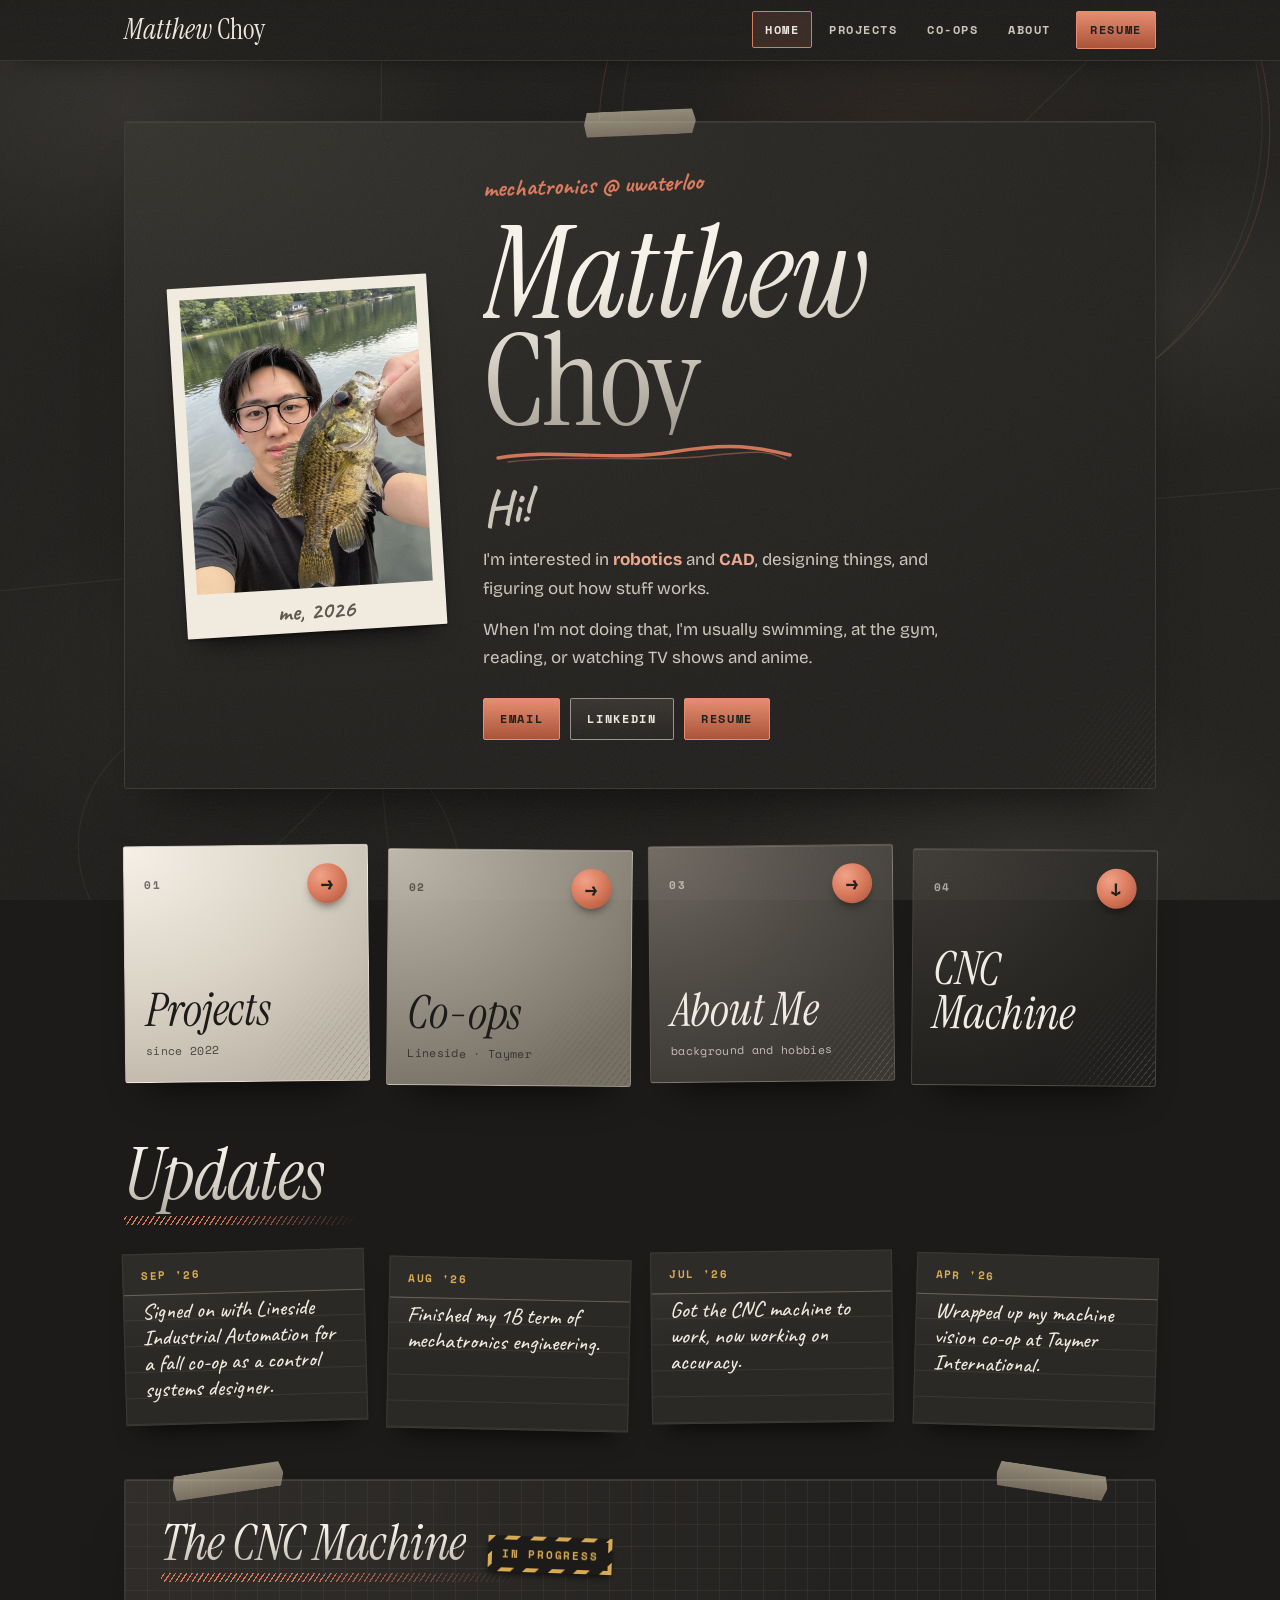
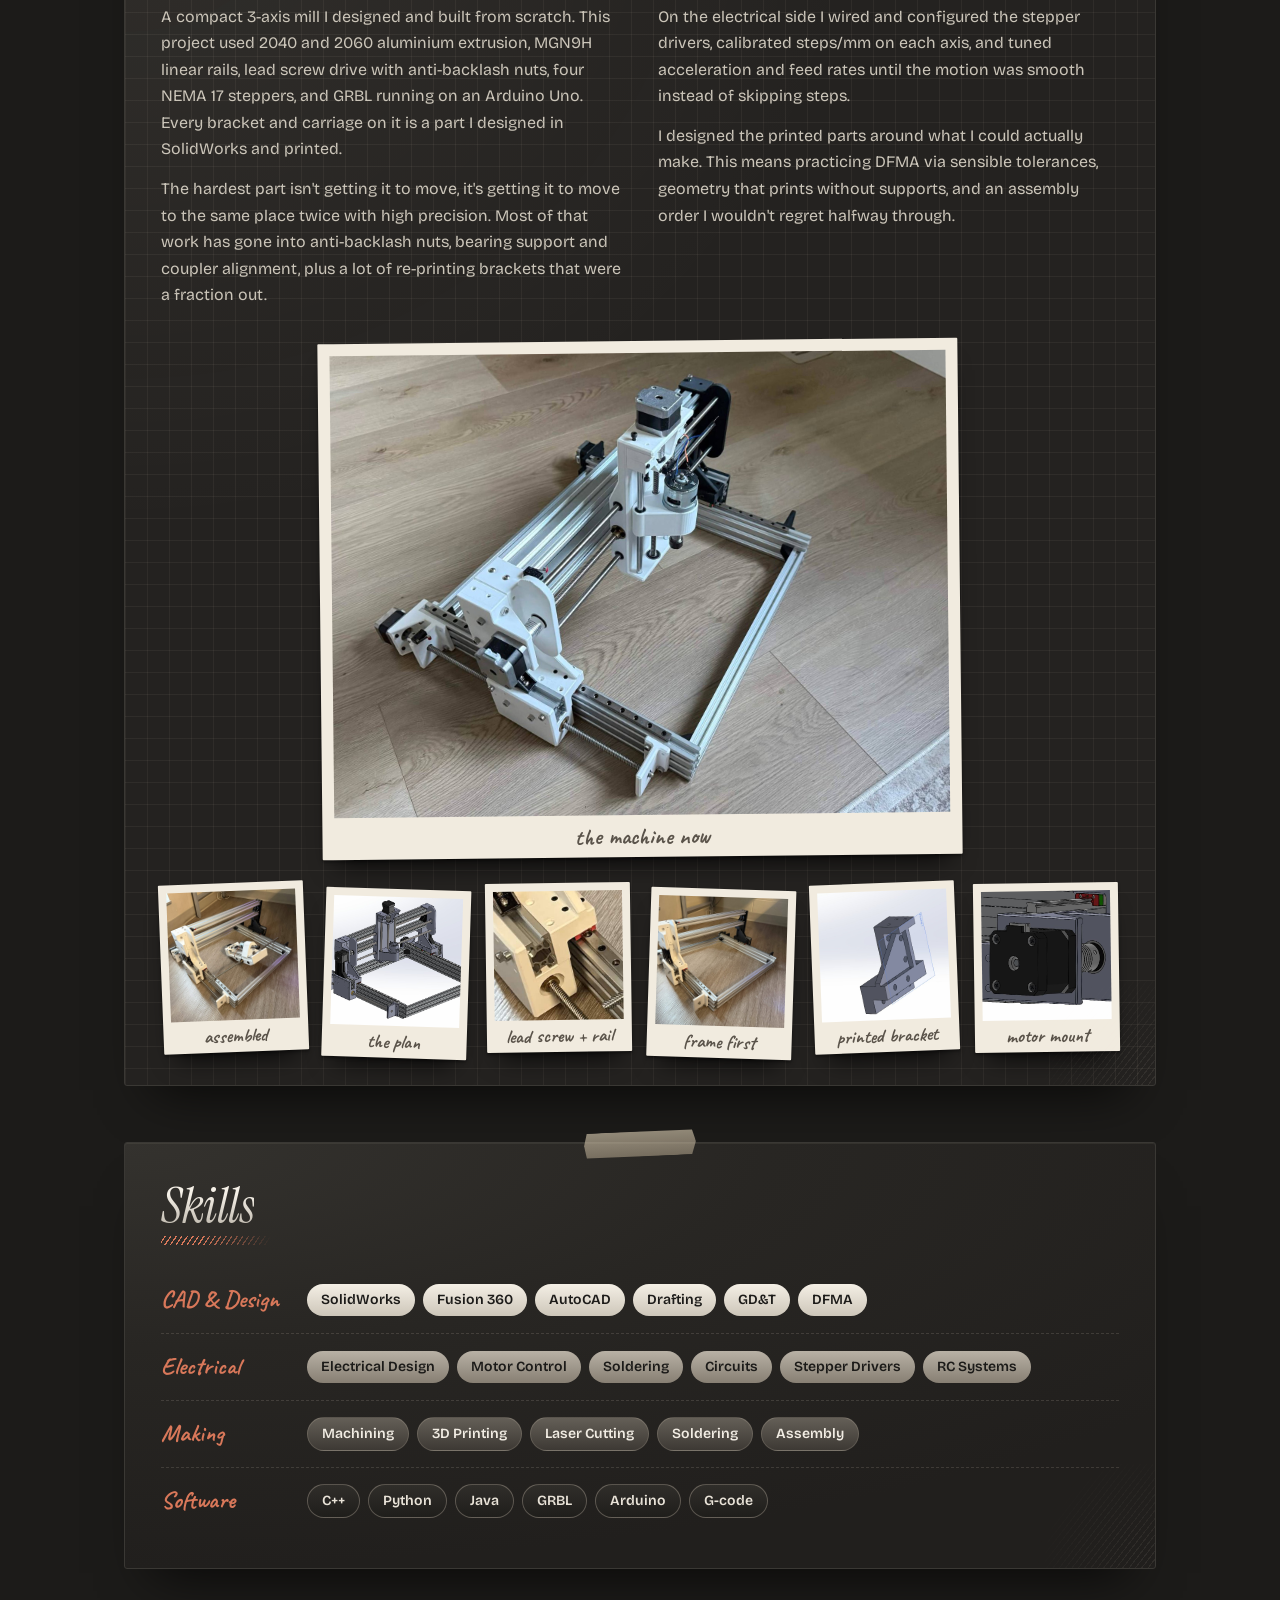
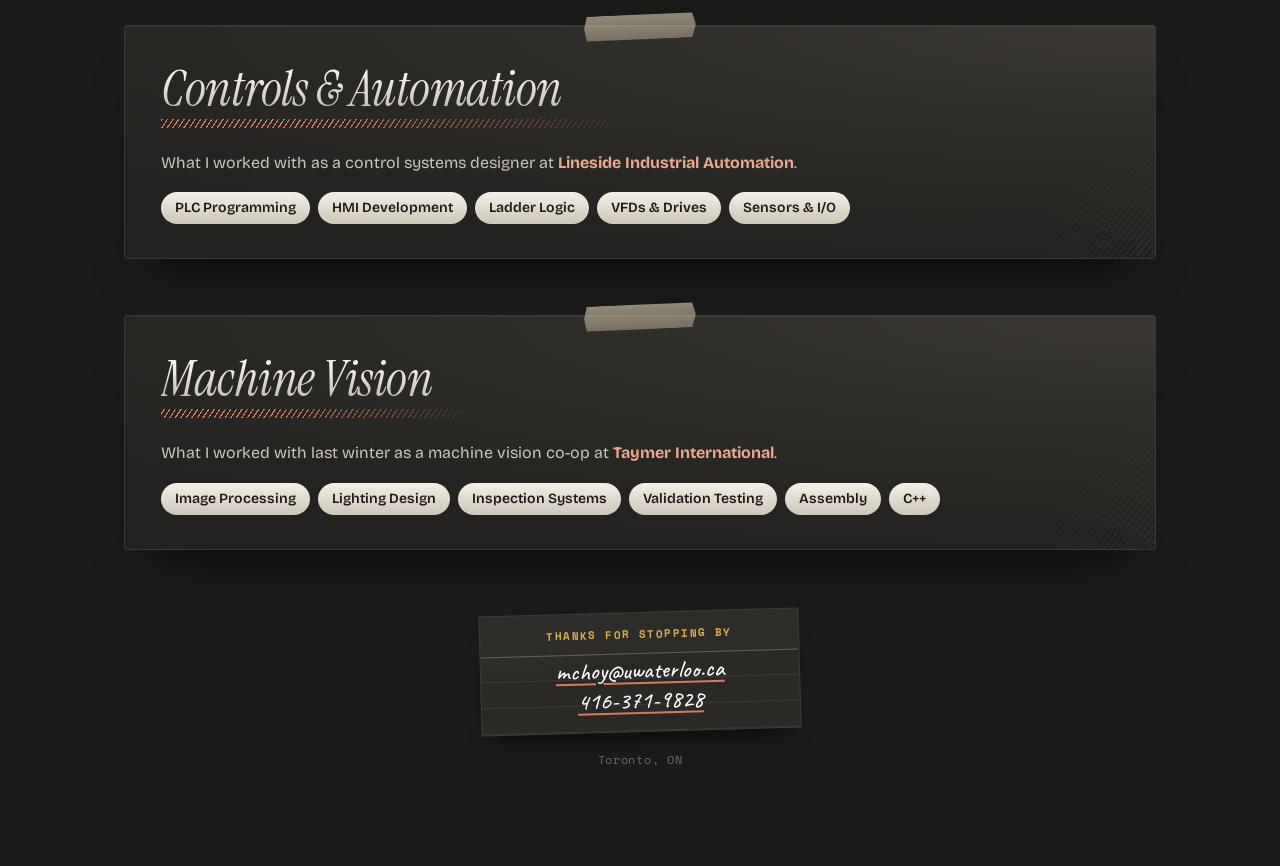
==== commit c6ee4e9f: "Replace profile photo" ====
--- a/index.html
+++ b/index.html
@@ -15,7 +15,7 @@
 <link rel="preconnect" href="https://fonts.googleapis.com">
 <link rel="preconnect" href="https://fonts.gstatic.com" crossorigin>
 <link href="https://fonts.googleapis.com/css2?family=Bricolage+Grotesque:opsz,wght@12..96,400;12..96,600;12..96,800&family=Instrument+Serif:ital@0;1&family=Caveat:wght@500;700&family=Space+Mono:wght@400;700&display=swap" rel="stylesheet">
-<link rel="stylesheet" href="styles.css?v=41">
+<link rel="stylesheet" href="styles.css?v=42">
 <link rel="icon" href="data:image/svg+xml,<svg xmlns='http://www.w3.org/2000/svg' viewBox='0 0 32 32'><defs><radialGradient id='g' cx='.35' cy='.3' r='.75'><stop offset='0' stop-color='%23fff'/><stop offset='.5' stop-color='%23888'/><stop offset='1' stop-color='%23111'/></radialGradient></defs><circle cx='16' cy='16' r='13' fill='url(%23g)'/></svg>">
 </head>
 
@@ -50,8 +50,8 @@
     <span class="tape" aria-hidden="true"></span>
 
 
-    <a class="photo photo--me" href="assets/matthew.jpg?v=2" data-lb="me">
-      <img src="assets/matthew.jpg?v=2" alt="Matthew Choy">
+    <a class="photo photo--me" href="assets/matthew.jpg?v=3" data-lb="me">
+      <img src="assets/matthew.jpg?v=3" alt="Matthew Choy">
       <span class="cap">me, 2026</span>
     </a>
 
@@ -250,6 +250,6 @@
   <p id="lbCap"></p>
 </div>
 
-<script src="main.js?v=41"></script>
+<script src="main.js?v=42"></script>
 </body>
 </html>
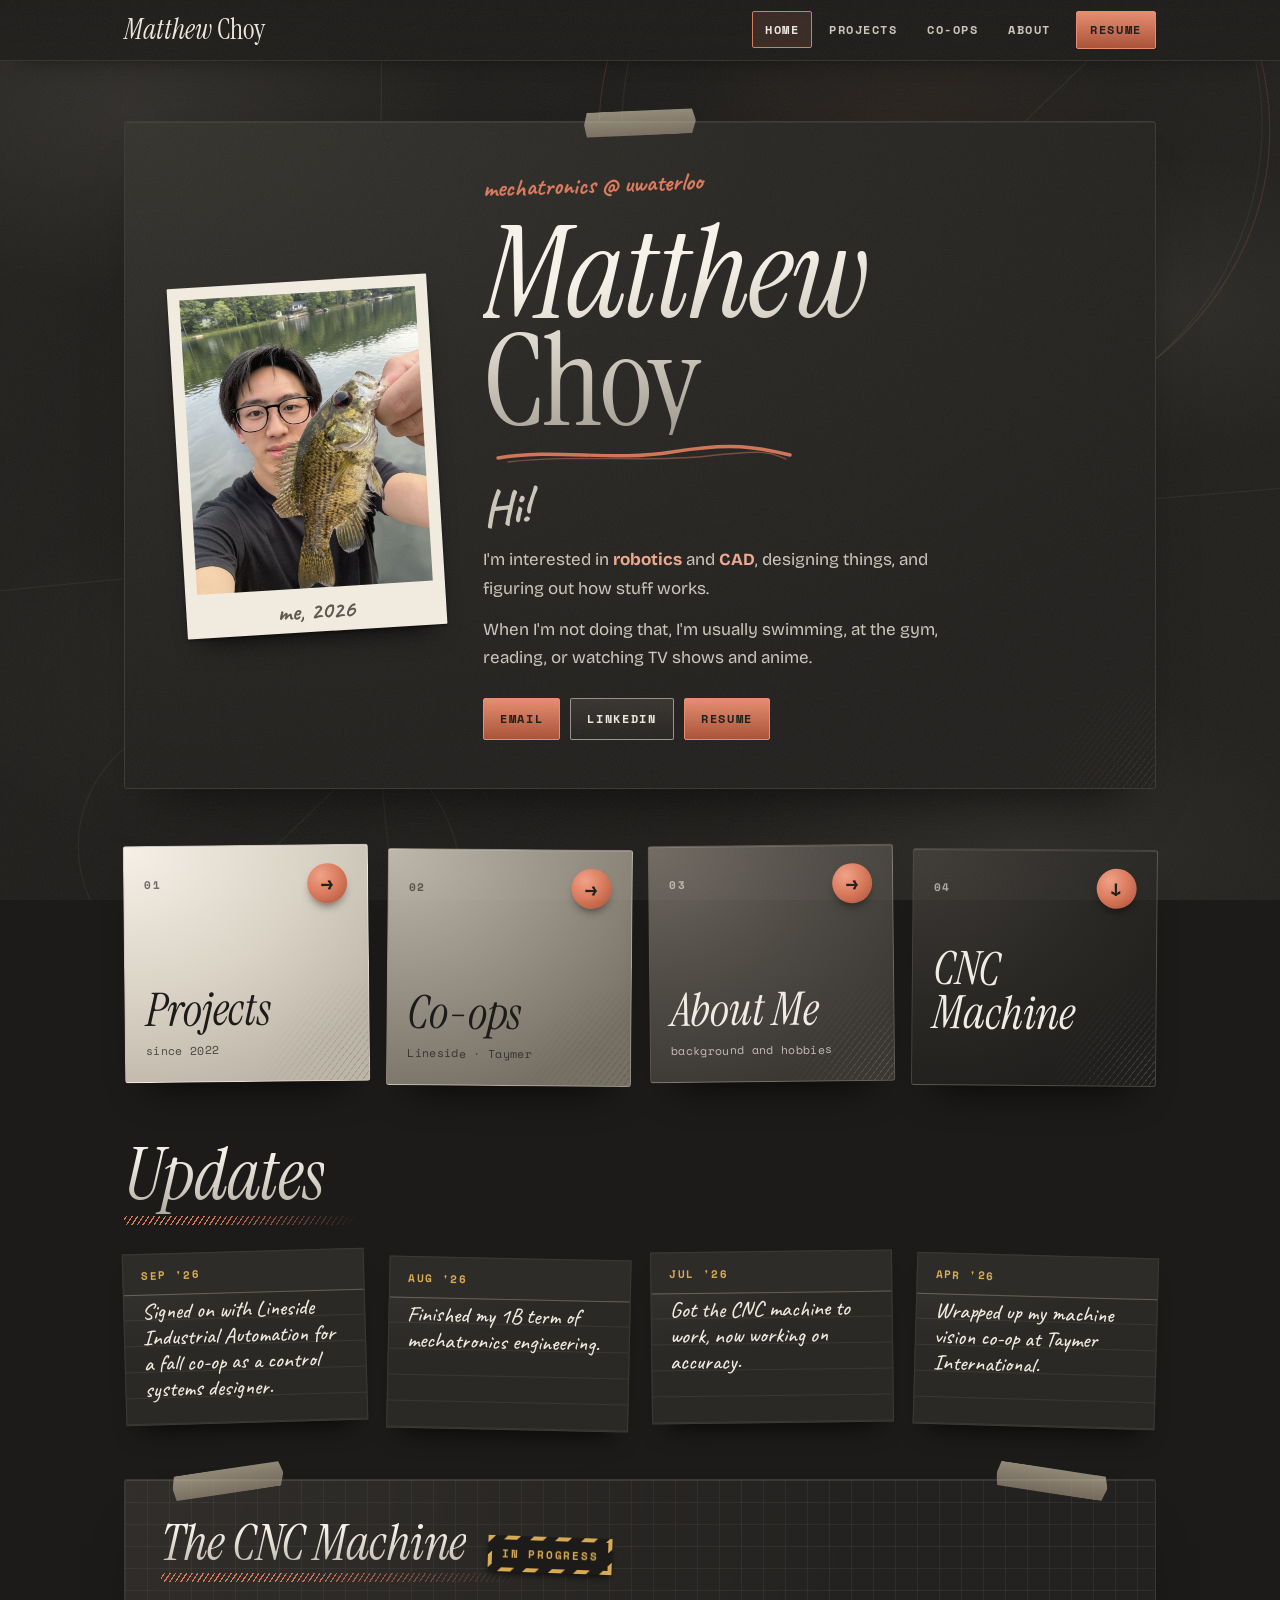
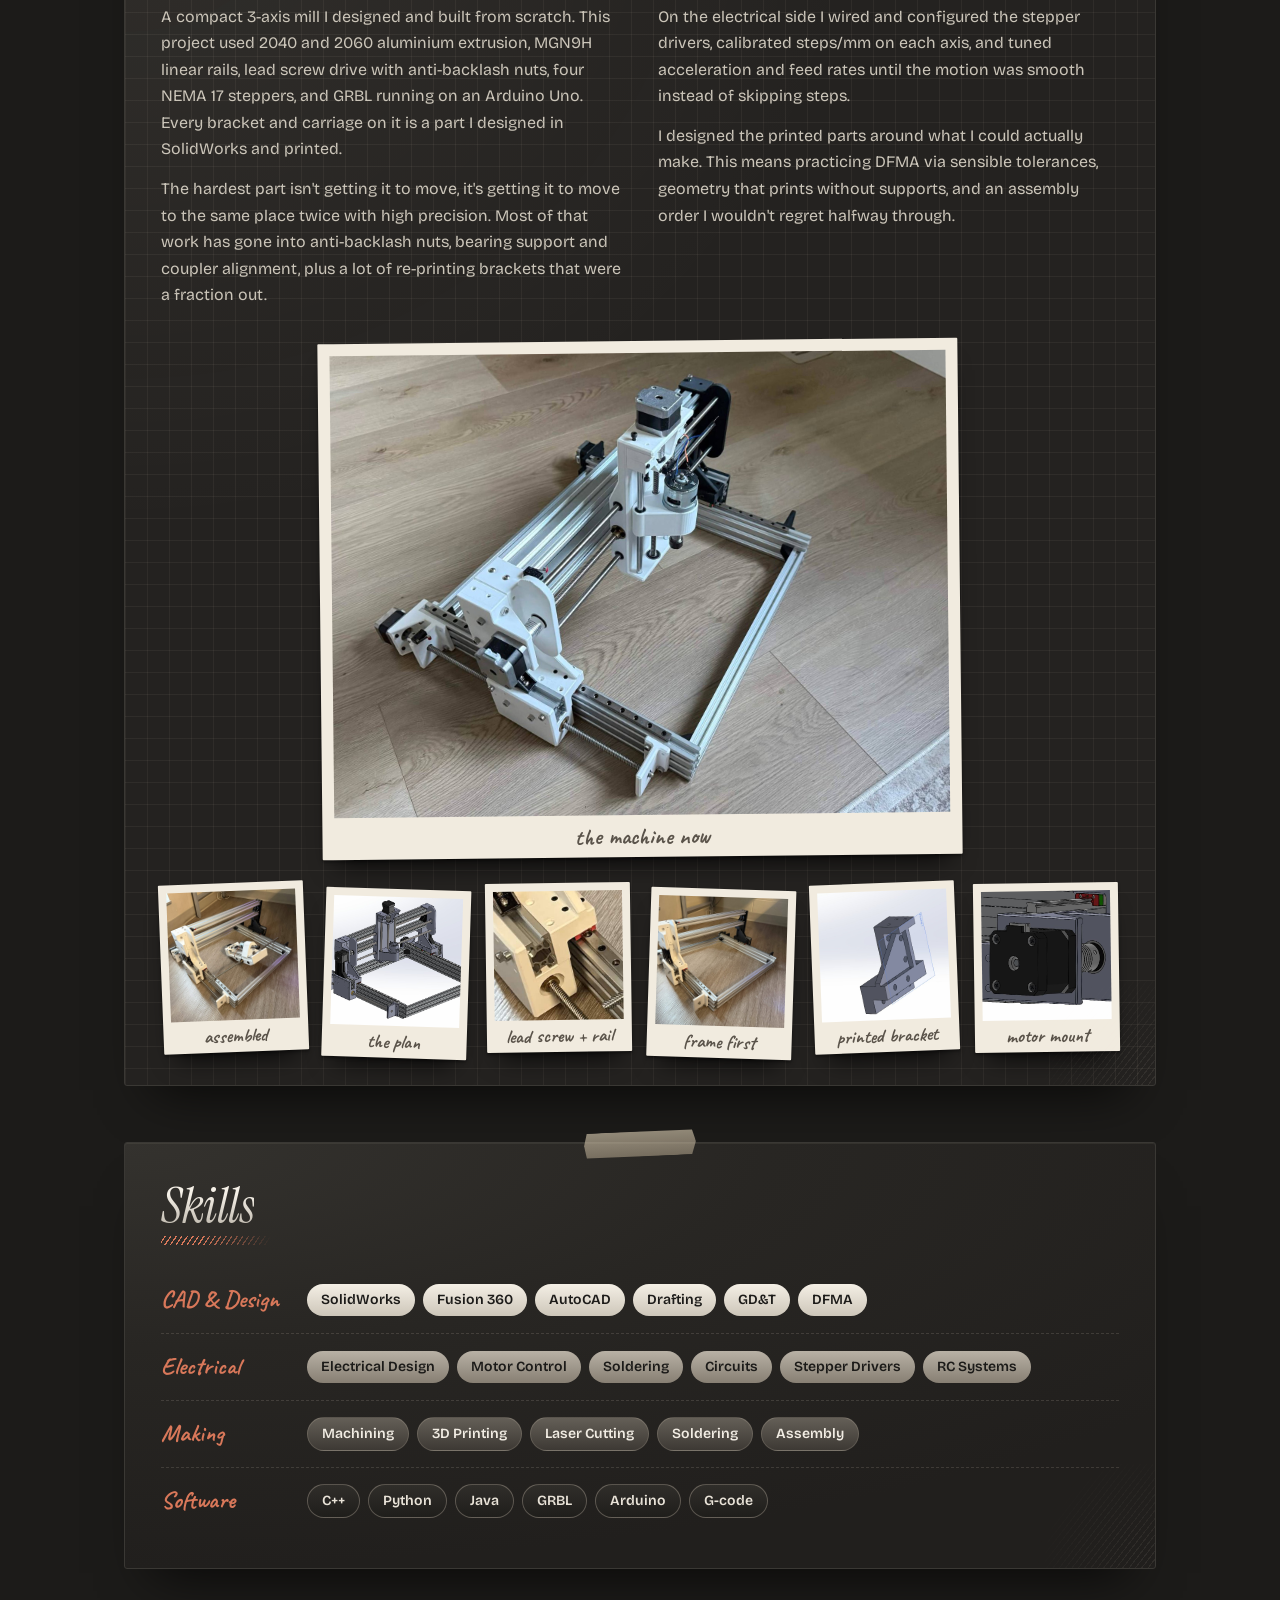
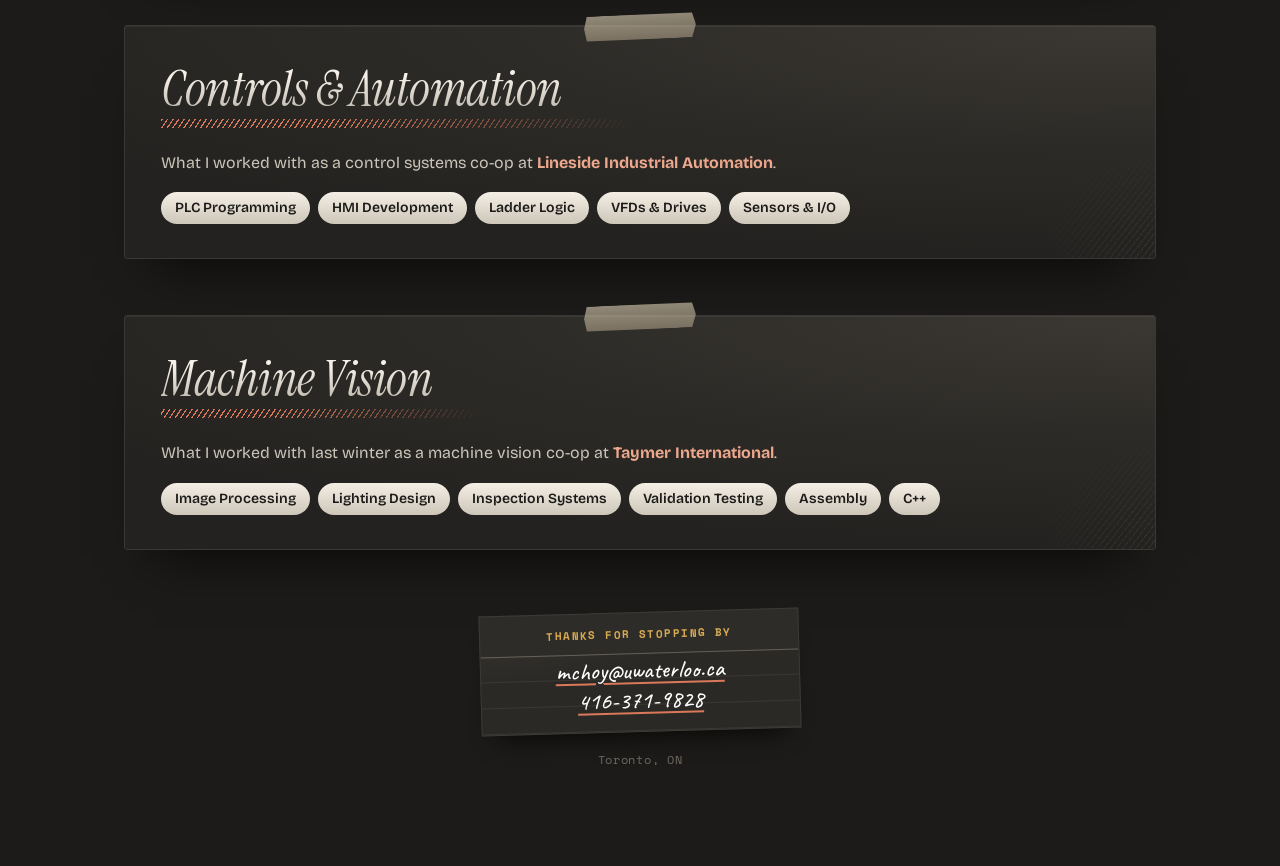
==== commit 9e41a7c9: "Rename role to Control Systems Co-op" ====
--- a/index.html
+++ b/index.html
@@ -15,7 +15,7 @@
 <link rel="preconnect" href="https://fonts.googleapis.com">
 <link rel="preconnect" href="https://fonts.gstatic.com" crossorigin>
 <link href="https://fonts.googleapis.com/css2?family=Bricolage+Grotesque:opsz,wght@12..96,400;12..96,600;12..96,800&family=Instrument+Serif:ital@0;1&family=Caveat:wght@500;700&family=Space+Mono:wght@400;700&display=swap" rel="stylesheet">
-<link rel="stylesheet" href="styles.css?v=42">
+<link rel="stylesheet" href="styles.css?v=43">
 <link rel="icon" href="data:image/svg+xml,<svg xmlns='http://www.w3.org/2000/svg' viewBox='0 0 32 32'><defs><radialGradient id='g' cx='.35' cy='.3' r='.75'><stop offset='0' stop-color='%23fff'/><stop offset='.5' stop-color='%23888'/><stop offset='1' stop-color='%23111'/></radialGradient></defs><circle cx='16' cy='16' r='13' fill='url(%23g)'/></svg>">
 </head>
 
@@ -212,7 +212,7 @@
   <section class="sheet sheet--toned" id="controls">
     <span class="tape" aria-hidden="true"></span>
     <h2 class="sec-h">Controls &amp; Automation</h2>
-    <p>What I worked with as a control systems designer at
+    <p>What I worked with as a control systems co-op at
        <b>Lineside Industrial Automation</b>.</p>
     <div class="chips chips--lone">
       <span>PLC Programming</span><span>HMI Development</span><span>Ladder Logic</span>
@@ -250,6 +250,6 @@
   <p id="lbCap"></p>
 </div>
 
-<script src="main.js?v=42"></script>
+<script src="main.js?v=43"></script>
 </body>
 </html>
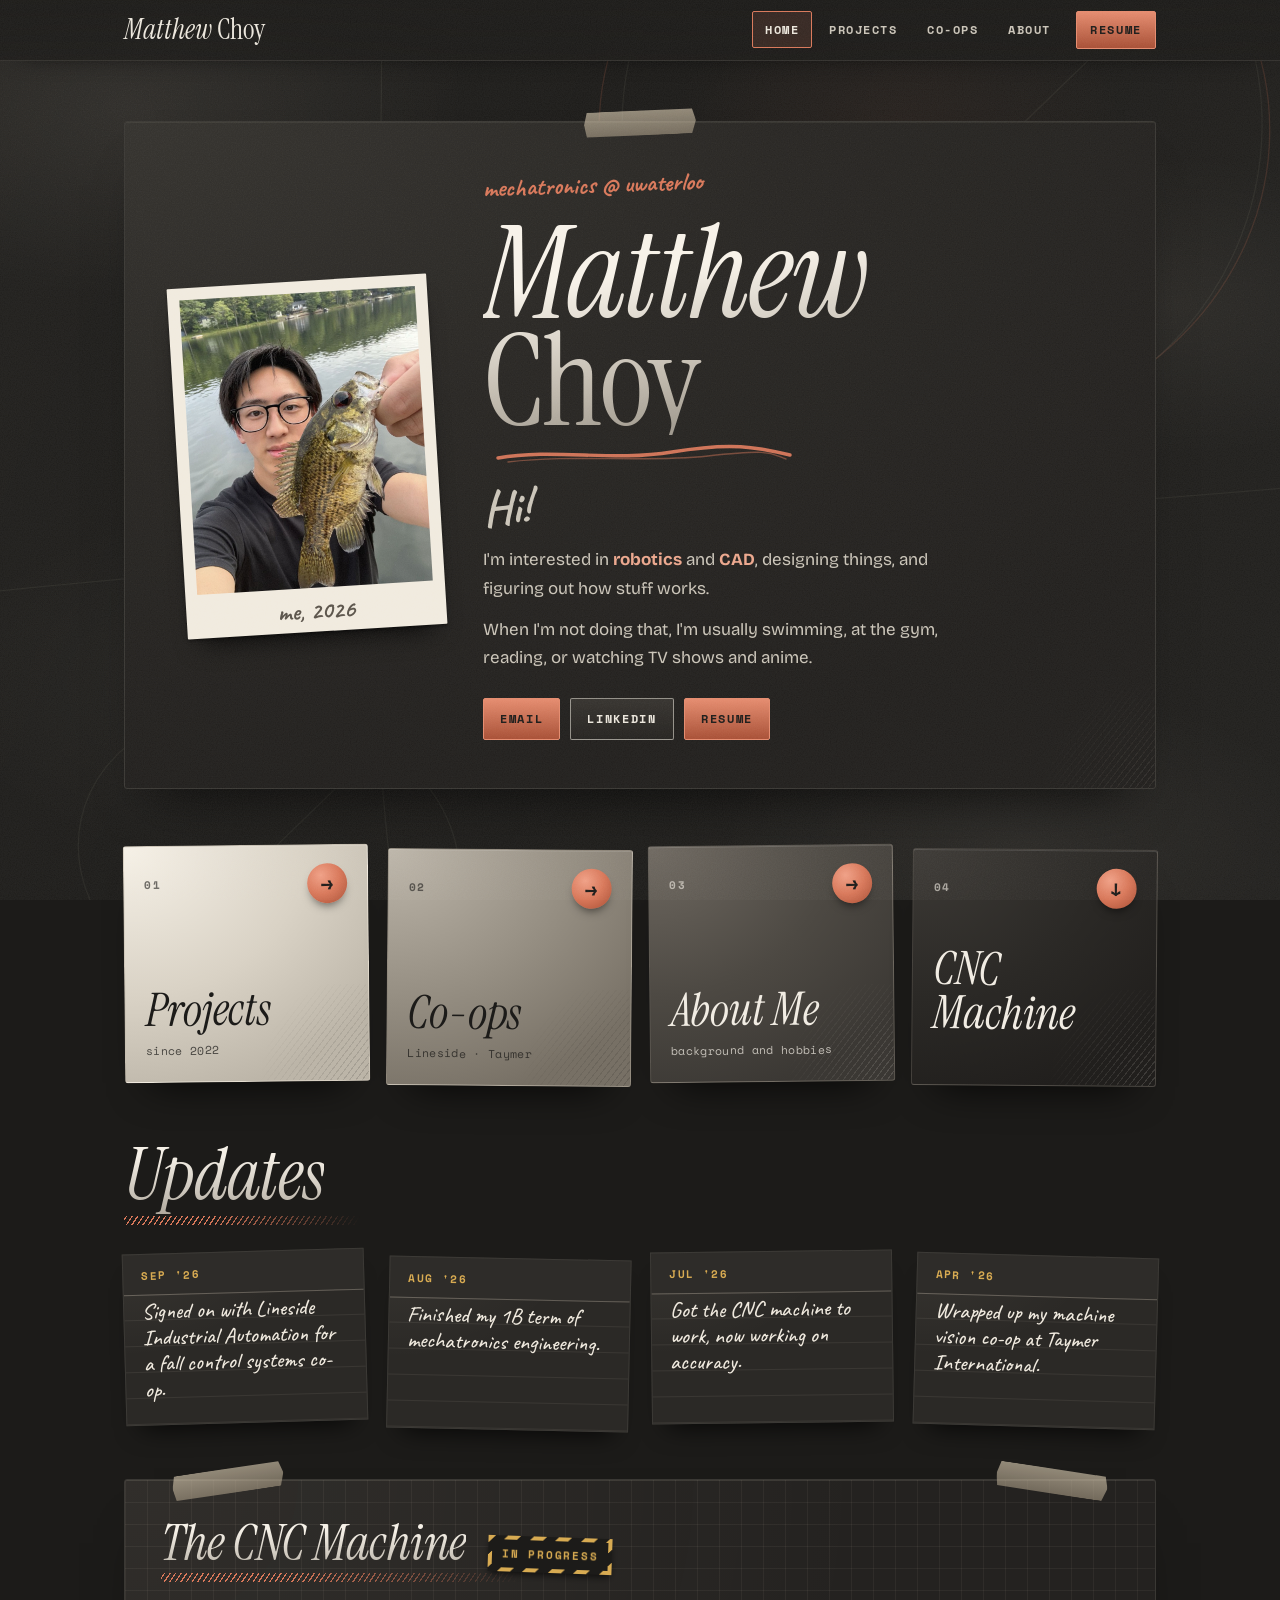
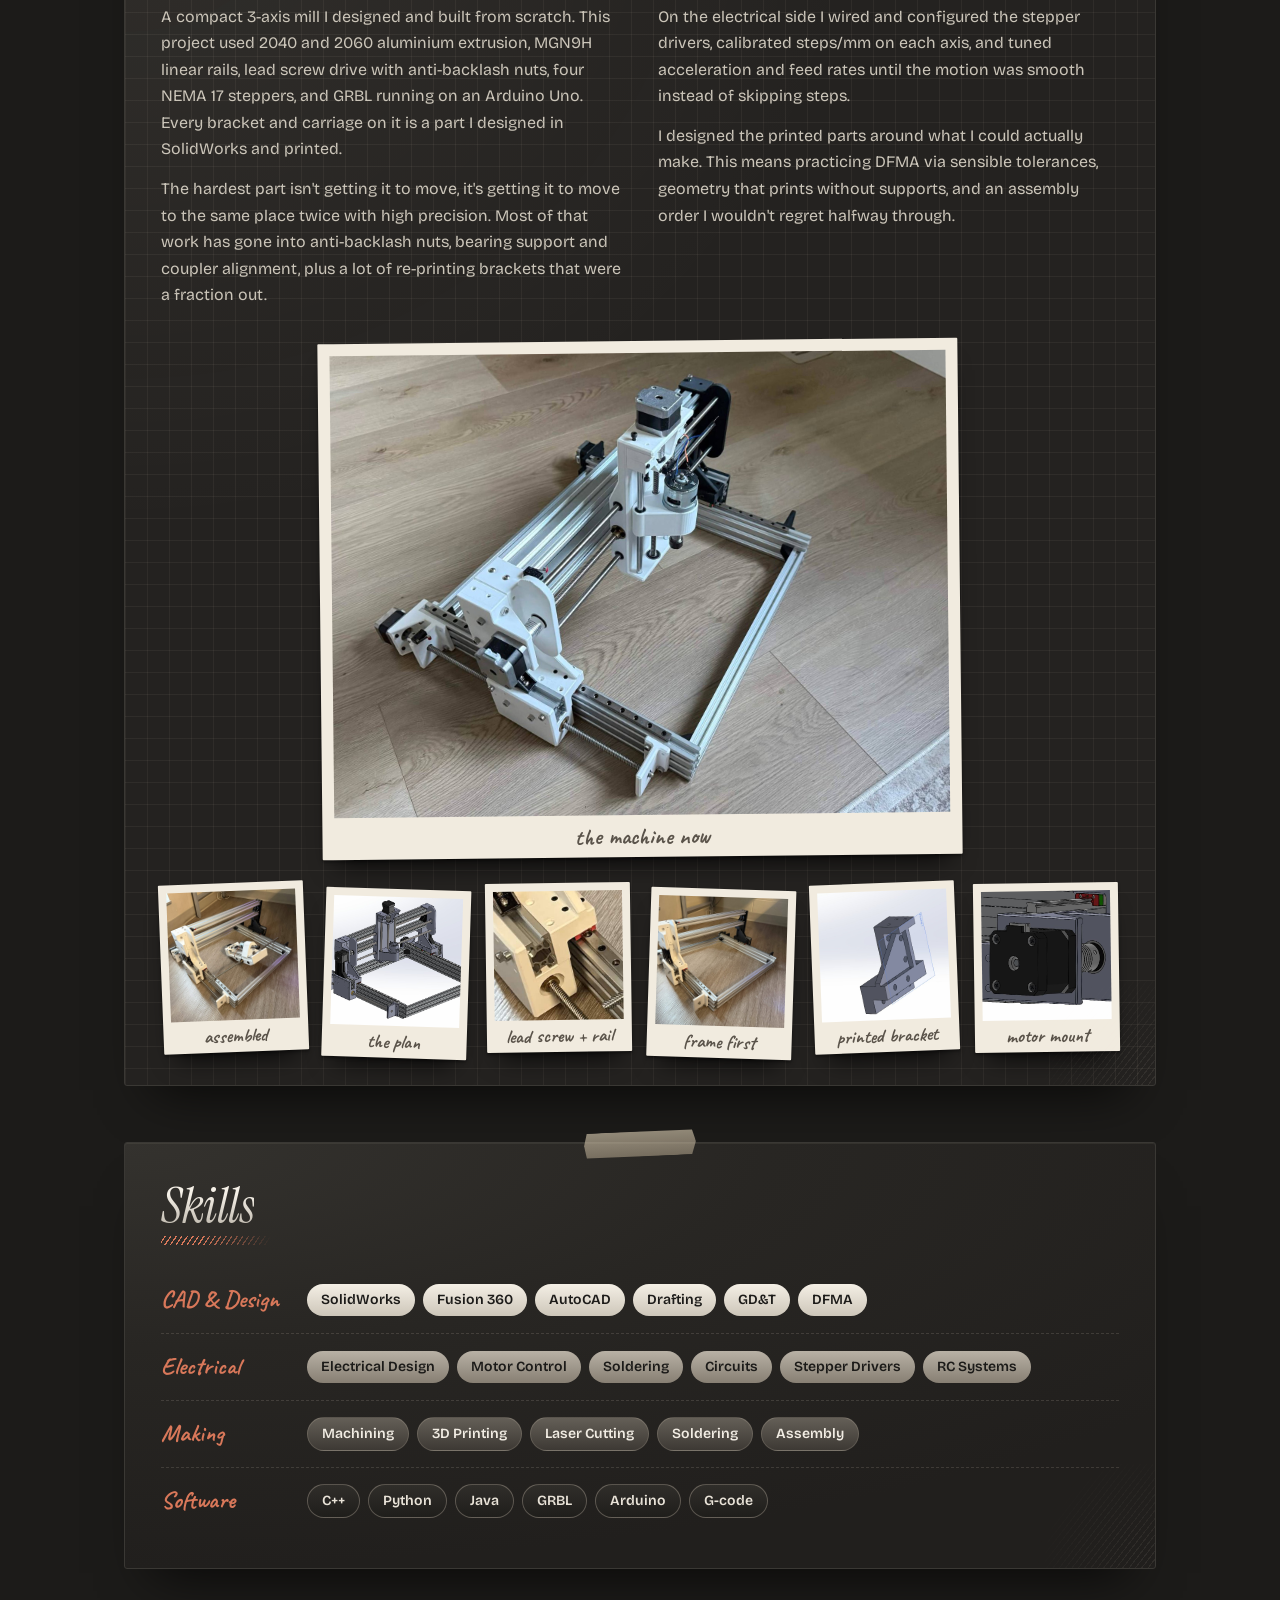
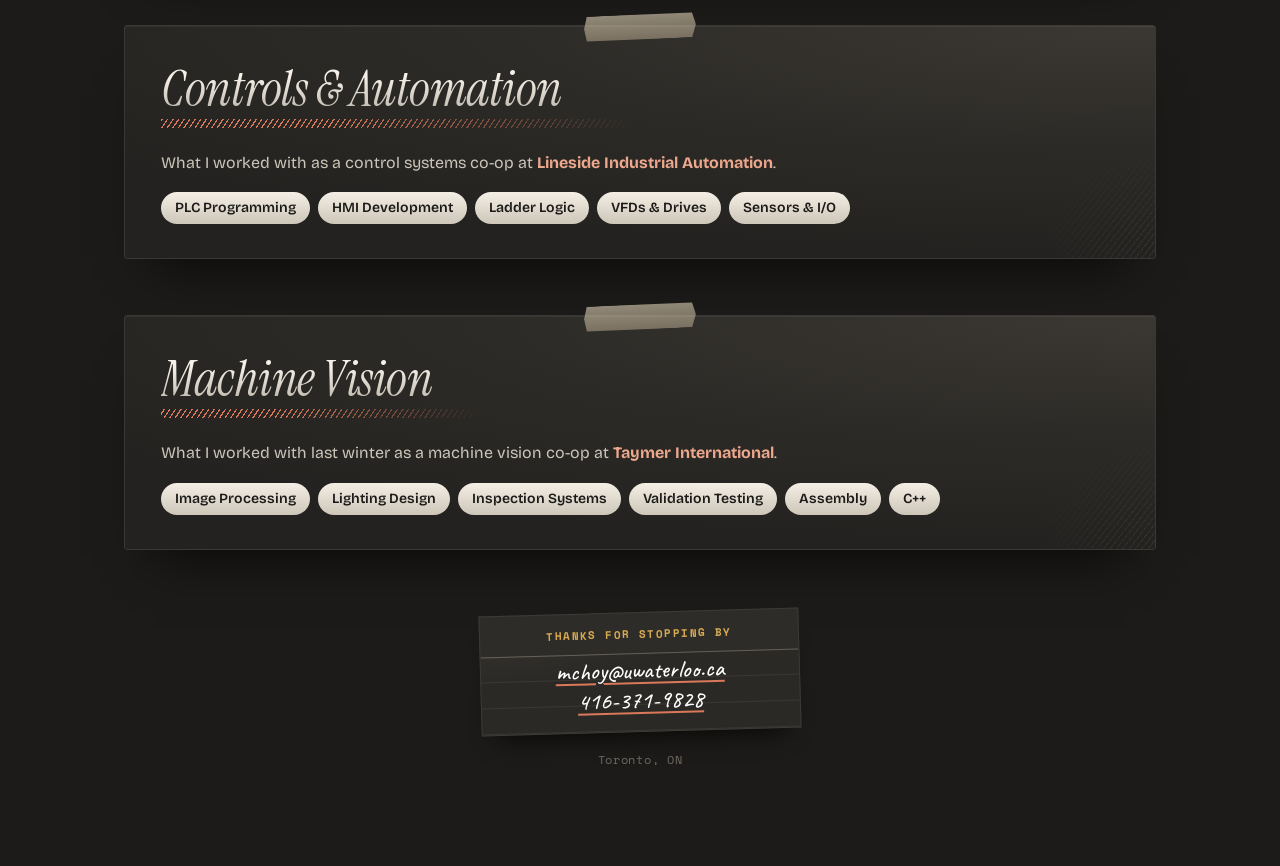
==== commit 3e0e1fb5: "Reword the Lineside update to match the role name" ====
--- a/index.html
+++ b/index.html
@@ -15,7 +15,7 @@
 <link rel="preconnect" href="https://fonts.googleapis.com">
 <link rel="preconnect" href="https://fonts.gstatic.com" crossorigin>
 <link href="https://fonts.googleapis.com/css2?family=Bricolage+Grotesque:opsz,wght@12..96,400;12..96,600;12..96,800&family=Instrument+Serif:ital@0;1&family=Caveat:wght@500;700&family=Space+Mono:wght@400;700&display=swap" rel="stylesheet">
-<link rel="stylesheet" href="styles.css?v=43">
+<link rel="stylesheet" href="styles.css?v=44">
 <link rel="icon" href="data:image/svg+xml,<svg xmlns='http://www.w3.org/2000/svg' viewBox='0 0 32 32'><defs><radialGradient id='g' cx='.35' cy='.3' r='.75'><stop offset='0' stop-color='%23fff'/><stop offset='.5' stop-color='%23888'/><stop offset='1' stop-color='%23111'/></radialGradient></defs><circle cx='16' cy='16' r='13' fill='url(%23g)'/></svg>">
 </head>
 
@@ -98,8 +98,8 @@
     <div class="idxs">
       <div class="idx">
         <span class="idx__when">sep '26</span>
-        <p>Signed on with Lineside Industrial Automation for a fall co-op as a control
-           systems designer.</p>
+        <p>Signed on with Lineside Industrial Automation for a fall control systems
+           co-op.</p>
       </div>
       <div class="idx">
         <span class="idx__when">aug '26</span>
@@ -250,6 +250,6 @@
   <p id="lbCap"></p>
 </div>
 
-<script src="main.js?v=43"></script>
+<script src="main.js?v=44"></script>
 </body>
 </html>
